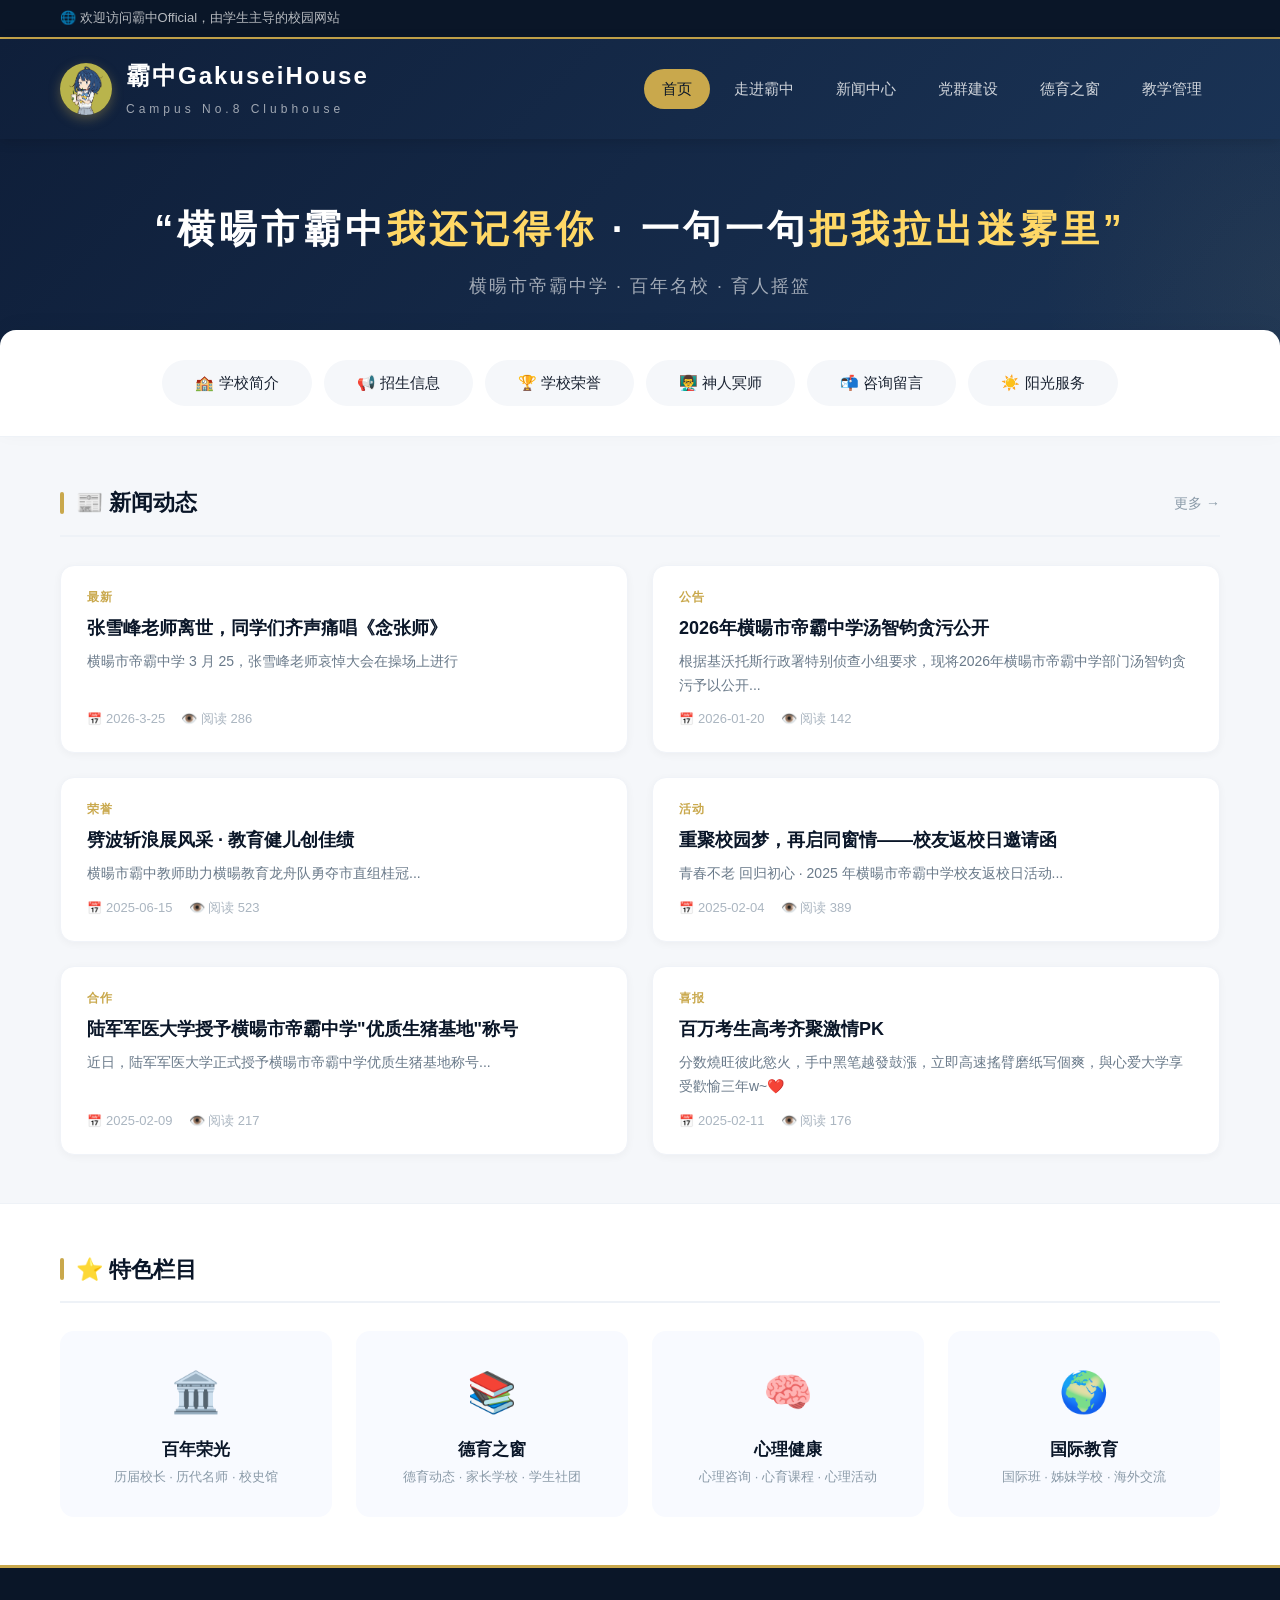
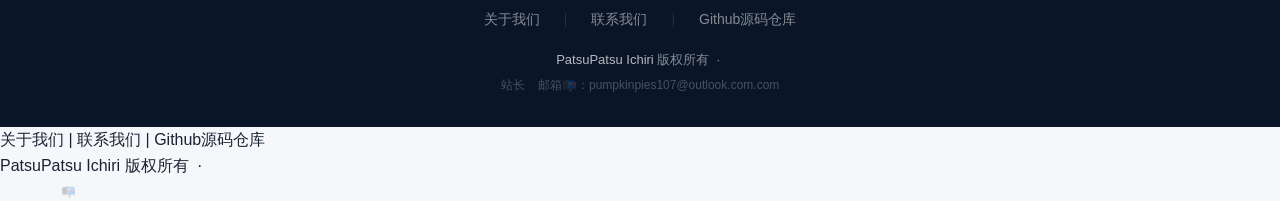
==== index.html @ 5b747eaf "Add files via upload" ====
<!DOCTYPE html>
<html lang="zh-CN">
<head>
    <meta charset="UTF-8">
    <meta name="viewport" content="width=device-width, initial-scale=1.0">
    <title>霸中GakuseiHouse</title>
    <style>
        /* ===== 全局重置 & 基础 ===== */
        * {
            margin: 0;
            padding: 0;
            box-sizing: border-box;
        }

        body {
            font-family: "PingFang SC", "Microsoft YaHei", "Helvetica Neue", Arial, sans-serif;
            background: #f5f7fa;
            color: #1a2332;
            line-height: 1.6;
        }

        a {
            text-decoration: none;
            color: inherit;
        }

        ul {
            list-style: none;
        }

        .container {
            max-width: 1200px;
            margin: 0 auto;
            padding: 0 20px;
        }

        /* ===== 顶部栏 ===== */
        .top-bar {
            background: #0a1628;
            color: rgba(255, 255, 255, 0.7);
            font-size: 13px;
            padding: 8px 0;
            border-bottom: 2px solid #c9a84c;
        }

        .top-bar .container {
            display: flex;
            justify-content: space-between;
            align-items: center;
            flex-wrap: wrap;
            gap: 8px;
        }

        .top-bar a {
            color: rgba(255, 255, 255, 0.7);
            transition: color 0.2s;
        }
        .top-bar a:hover {
            color: #ffd866;
        }

        .top-bar .split {
            color: rgba(255, 255, 255, 0.2);
            margin: 0 10px;
        }

        .top-bar .right {
            display: flex;
            align-items: center;
            gap: 6px;
            flex-wrap: wrap;
        }

        /* ===== 头部 ===== */
        .header {
            background: linear-gradient(135deg, #0f1f3a 0%, #1a3355 100%);
            padding: 18px 0;
            box-shadow: 0 2px 12px rgba(0, 0, 0, 0.15);
            position: sticky;
            top: 0;
            z-index: 100;
        }

        .header .container {
            display: flex;
            justify-content: space-between;
            align-items: center;
            flex-wrap: wrap;
            gap: 16px;
        }

        .logo {
            display: flex;
            align-items: center;
            gap: 14px;
        }

        /* ---------- 图片 Logo 替换文字 Logo ---------- */
        .logo-icon {
            width: 52px;
            height: 52px;
            flex-shrink: 0;
            border-radius: 50%;
            overflow: hidden;
            box-shadow: 0 4px 12px rgba(201, 168, 76, 0.35);
            background: #0a1628; /* 后备背景 */
            display: flex;
            align-items: center;
            justify-content: center;
        }

        .logo-icon img {
            width: 100%;
            height: 100%;
            object-fit: cover;
            display: block;
        }

        .logo-text {
            color: #fff;
        }
        .logo-text h1 {
            font-size: 24px;
            font-weight: 700;
            letter-spacing: 2px;
        }
        .logo-text span {
            font-size: 12px;
            color: rgba(255, 255, 255, 0.6);
            letter-spacing: 4px;
        }

        /* ===== 导航 ===== */
        .nav {
            display: flex;
            gap: 6px;
            flex-wrap: wrap;
        }

        .nav a {
            color: rgba(255, 255, 255, 0.8);
            padding: 8px 18px;
            border-radius: 30px;
            font-size: 15px;
            font-weight: 500;
            transition: all 0.25s;
            position: relative;
        }

        .nav a:hover,
        .nav a.active {
            background: rgba(201, 168, 76, 0.18);
            color: #ffd866;
        }

        .nav a.active {
            background: #c9a84c;
            color: #0a1628;
        }

        /* ===== 搜索框 ===== */
        .search-box {
            display: flex;
            align-items: center;
            background: rgba(255, 255, 255, 0.08);
            border-radius: 30px;
            padding: 2px 4px 2px 16px;
            border: 1px solid rgba(255, 255, 255, 0.08);
            transition: border 0.3s;
        }
        .search-box:focus-within {
            border-color: #c9a84c;
        }

        .search-box input {
            background: none;
            border: none;
            outline: none;
            color: #fff;
            font-size: 14px;
            padding: 8px 0;
            width: 160px;
        }
        .search-box input::placeholder {
            color: rgba(255, 255, 255, 0.35);
        }

        .search-box button {
            background: #c9a84c;
            border: none;
            color: #0a1628;
            padding: 7px 18px;
            border-radius: 30px;
            font-weight: 600;
            font-size: 13px;
            cursor: pointer;
            transition: background 0.25s;
        }
        .search-box button:hover {
            background: #b8922e;
        }

        /* ===== Banner ===== */
        .banner {
            background: linear-gradient(135deg, #0f1f3a 0%, #1a3355 100%);
            padding: 60px 0 50px;
            text-align: center;
            border-bottom: 4px solid #c9a84c;
            position: relative;
            overflow: hidden;
        }

        .banner::before {
            content: "";
            position: absolute;
            top: -50%;
            right: -20%;
            width: 500px;
            height: 500px;
            background: radial-gradient(circle, rgba(201, 168, 76, 0.06) 0%, transparent 70%);
            border-radius: 50%;
            pointer-events: none;
        }

        .banner h2 {
            color: #fff;
            font-size: 38px;
            font-weight: 700;
            letter-spacing: 4px;
            position: relative;
        }

        .banner h2 em {
            color: #ffd866;
            font-style: normal;
        }

        .banner p {
            color: rgba(255, 255, 255, 0.6);
            font-size: 18px;
            margin-top: 12px;
            letter-spacing: 2px;
            position: relative;
        }

        /* ===== 快捷入口 ===== */
        .quick-links {
            background: #fff;
            padding: 30px 0;
            border-bottom: 1px solid #eef2f7;
            margin-top: -24px;
            position: relative;
            z-index: 2;
            border-radius: 16px 16px 0 0;
            box-shadow: 0 -4px 20px rgba(0, 0, 0, 0.04);
        }

        .quick-links ul {
            display: flex;
            justify-content: center;
            gap: 12px;
            flex-wrap: wrap;
        }

        .quick-links a {
            display: inline-block;
            padding: 10px 32px;
            background: #f5f7fa;
            border-radius: 40px;
            font-size: 15px;
            font-weight: 500;
            color: #1a2332;
            transition: all 0.25s;
            border: 1px solid transparent;
        }

        .quick-links a:hover {
            background: #0a1628;
            color: #ffd866;
            border-color: #c9a84c;
            transform: translateY(-2px);
            box-shadow: 0 8px 24px rgba(10, 22, 40, 0.12);
        }

        /* ===== 新闻区域 ===== */
        .section {
            padding: 48px 0;
        }

        .section-title {
            display: flex;
            justify-content: space-between;
            align-items: center;
            margin-bottom: 28px;
            padding-bottom: 14px;
            border-bottom: 2px solid #eef2f7;
        }

        .section-title h3 {
            font-size: 22px;
            font-weight: 700;
            color: #0a1628;
            position: relative;
            padding-left: 16px;
        }

        .section-title h3::before {
            content: "";
            position: absolute;
            left: 0;
            top: 50%;
            transform: translateY(-50%);
            width: 4px;
            height: 22px;
            background: #c9a84c;
            border-radius: 4px;
        }

        .section-title .more {
            color: #8a9aa8;
            font-size: 14px;
            transition: color 0.2s;
        }
        .section-title .more:hover {
            color: #c9a84c;
        }

        /* ===== 新闻网格 ===== */
        .news-grid {
            display: grid;
            grid-template-columns: 1fr 1fr;
            gap: 24px;
        }

        .news-card {
            background: #fff;
            border-radius: 14px;
            padding: 22px 26px;
            box-shadow: 0 2px 8px rgba(0, 0, 0, 0.04);
            transition: all 0.3s;
            border: 1px solid #f0f3f8;
            display: flex;
            flex-direction: column;
            gap: 8px;
        }

        .news-card:hover {
            transform: translateY(-4px);
            box-shadow: 0 12px 32px rgba(0, 0, 0, 0.07);
            border-color: #c9a84c;
        }

        .news-card .tag {
            font-size: 12px;
            color: #c9a84c;
            font-weight: 600;
            letter-spacing: 1px;
            text-transform: uppercase;
        }

        .news-card .title {
            font-size: 18px;
            font-weight: 600;
            color: #0a1628;
            line-height: 1.5;
        }

        .news-card .title a {
            transition: color 0.2s;
        }
        .news-card .title a:hover {
            color: #c9a84c;
        }

        .news-card .desc {
            font-size: 14px;
            color: #6a7a8a;
            line-height: 1.7;
            flex: 1;
        }

        .news-card .meta {
            font-size: 13px;
            color: #aab5c0;
            display: flex;
            align-items: center;
            gap: 16px;
            margin-top: 4px;
        }

        .news-card .meta .date {
            display: flex;
            align-items: center;
            gap: 4px;
        }

        .news-card .meta .date::before {
            content: "📅";
            font-size: 12px;
        }

        /* ===== 特色区域 ===== */
        .features {
            background: #fff;
            padding: 48px 0;
            border-top: 1px solid #eef2f7;
        }

        .features-grid {
            display: grid;
            grid-template-columns: repeat(4, 1fr);
            gap: 24px;
        }

        .feature-item {
            text-align: center;
            padding: 28px 16px;
            border-radius: 14px;
            background: #f8faff;
            transition: all 0.3s;
            border: 1px solid transparent;
        }

        .feature-item:hover {
            border-color: #c9a84c;
            background: #fff;
            box-shadow: 0 8px 24px rgba(0, 0, 0, 0.05);
            transform: translateY(-4px);
        }

        .feature-item .icon {
            font-size: 40px;
            margin-bottom: 12px;
            display: block;
        }

        .feature-item h4 {
            font-size: 17px;
            font-weight: 600;
            color: #0a1628;
        }

        .feature-item p {
            font-size: 13px;
            color: #8a9aa8;
            margin-top: 4px;
        }

        /* ===== 底部 ===== */
        .footer {
            background: #0a1628;
            color: rgba(255, 255, 255, 0.5);
            padding: 40px 0 30px;
            text-align: center;
            font-size: 14px;
            border-top: 3px solid #c9a84c;
        }

        .footer .footer-links {
            display: flex;
            justify-content: center;
            gap: 24px;
            flex-wrap: wrap;
            margin-bottom: 18px;
        }

        .footer .footer-links a {
            color: rgba(255, 255, 255, 0.5);
            transition: color 0.2s;
        }
        .footer .footer-links a:hover {
            color: #ffd866;
        }

        .footer .footer-links .split {
            color: rgba(255, 255, 255, 0.1);
        }

        .footer .copy {
            font-size: 13px;
            line-height: 1.8;
        }

        .footer .copy .highlight {
            color: rgba(255, 255, 255, 0.7);
        }

        /* ===== 响应式 ===== */
        @media (max-width: 992px) {
            .features-grid {
                grid-template-columns: repeat(2, 1fr);
            }
        }

        @media (max-width: 768px) {
            .header .container {
                flex-direction: column;
                align-items: stretch;
                gap: 12px;
            }

            .logo {
                justify-content: center;
            }

            .nav {
                justify-content: center;
            }

            .search-box {
                width: 100%;
            }
            .search-box input {
                width: 100%;
            }

            .banner h2 {
                font-size: 26px;
            }
            .banner p {
                font-size: 15px;
            }

            .news-grid {
                grid-template-columns: 1fr;
            }

            .quick-links a {
                padding: 8px 18px;
                font-size: 13px;
            }

            .features-grid {
                grid-template-columns: 1fr 1fr;
                gap: 12px;
            }

            .top-bar .container {
                flex-direction: column;
                text-align: center;
            }

            .section-title h3 {
                font-size: 18px;
            }
        }

        @media (max-width: 480px) {
            .features-grid {
                grid-template-columns: 1fr;
            }

            .nav a {
                padding: 6px 12px;
                font-size: 13px;
            }

            .logo-text h1 {
                font-size: 18px;
            }
            .logo-icon {
                width: 40px;
                height: 40px;
            }

            .banner h2 {
                font-size: 20px;
            }

            .news-card {
                padding: 16px 18px;
            }
            .news-card .title {
                font-size: 15px;
            }
        }
    </style>
</head>
<body>

    <!-- ===== 顶部栏 ===== -->
    <div class="top-bar">
        <div class="container">
            <span>🌐 欢迎访问霸中Official，由学生主导的校园网站</span>
        </div>
    </div>

    <!-- ===== 头部 ===== -->
    <header class="header">
        <div class="container">
            <div class="logo">
                <!-- 图片 Logo: 请将您的 logo 图片放在同目录下，命名为 logo.png (或修改 src 路径) -->
                <div class="logo-icon">
                    <img src="logo.png" alt="霸中GakuseiHouse Logo">
                </div>
                <div class="logo-text">
                    <h1>霸中GakuseiHouse</h1>
                    <span>Campus No.8 Clubhouse</span>
                </div>
            </div>
            <nav class="nav">
                <a href="nothing.html" class="active">首页</a>
                <a href="nothing.html">走进霸中</a>
                <a href="nothing.html">新闻中心</a>
                <a href="nothing.html">党群建设</a>
                <a href="nothing.html">德育之窗</a>
                <a href="nothing.html">教学管理</a>
            </nav>
        </div>
    </header>

    <!-- ===== Banner ===== -->
    <section class="banner">
        <div class="container">
            <h2>“横暘市霸中<em>我还记得你</em> · 一句一句<em>把我拉出迷雾里”</em></h2>
            <p>横暘市帝霸中学 · 百年名校 · 育人摇篮</p>
        </div>
    </section>

    <!-- ===== 快捷入口 ===== -->
    <div class="quick-links">
        <div class="container">
            <ul>
                <li><a href="nothing.html">🏫 学校简介</a></li>
                <li><a href="nothing.html">📢 招生信息</a></li>
                <li><a href="nothing.html">🏆 学校荣誉</a></li>
                <li><a href="nothing.html">👨‍🏫 神人冥师</a></li>
                <li><a href="nothing.html">📬 咨询留言</a></li>
                <li><a href="nothing.html">☀️ 阳光服务</a></li>
            </ul>
        </div>
    </div>

    <!-- ===== 新闻动态 ===== -->
    <section class="section">
        <div class="container">
            <div class="section-title">
                <h3>📰 新闻动态</h3>
                <a href="nothing.html" class="more">更多 →</a>
            </div>

            <div class="news-grid">
                <!-- 卡片 1 -->
                <div class="news-card">
                    <span class="tag">最新</span>
                    <div class="title"><a href="nothing.html">张雪峰老师离世，同学们齐声痛唱《念张师》</a></div>
                    <div class="desc">横暘市帝霸中学 3 月 25，张雪峰老师哀悼大会在操场上进行</div>
                    <div class="meta">
                        <span class="date">2026-3-25</span>
                        <span>👁️ 阅读 286</span>
                    </div>
                </div>

                <!-- 卡片 2 -->
                <div class="news-card">
                    <span class="tag">公告</span>
                    <div class="title"><a href="nothing.html">2026年横暘市帝霸中学汤智钧贪污公开</a></div>
                    <div class="desc">根据基沃托斯行政署特别侦查小组要求，现将2026年横暘市帝霸中学部门汤智钧贪污予以公开...</div>
                    <div class="meta">
                        <span class="date">2026-01-20</span>
                        <span>👁️ 阅读 142</span>
                    </div>
                </div>

                <!-- 卡片 3 -->
                <div class="news-card">
                    <span class="tag">荣誉</span>
                    <div class="title"><a href="nothing.html">劈波斩浪展风采 · 教育健儿创佳绩</a></div>
                    <div class="desc">横暘市霸中教师助力横暘教育龙舟队勇夺市直组桂冠...</div>
                    <div class="meta">
                        <span class="date">2025-06-15</span>
                        <span>👁️ 阅读 523</span>
                    </div>
                </div>

                <!-- 卡片 4 -->
                <div class="news-card">
                    <span class="tag">活动</span>
                    <div class="title"><a href="nothing.html">重聚校园梦，再启同窗情——校友返校日邀请函</a></div>
                    <div class="desc">青春不老 回归初心 · 2025 年横暘市帝霸中学校友返校日活动...</div>
                    <div class="meta">
                        <span class="date">2025-02-04</span>
                        <span>👁️ 阅读 389</span>
                    </div>
                </div>

                <!-- 卡片 5 -->
                <div class="news-card">
                    <span class="tag">合作</span>
                    <div class="title"><a href="nothing.html">陆军军医大学授予横暘市帝霸中学"优质生猪基地"称号</a></div>
                    <div class="desc">近日，陆军军医大学正式授予横暘市帝霸中学优质生猪基地称号...</div>
                    <div class="meta">
                        <span class="date">2025-02-09</span>
                        <span>👁️ 阅读 217</span>
                    </div>
                </div>

                <!-- 卡片 6 -->
                <div class="news-card">
                    <span class="tag">喜报</span>
                    <div class="title"><a href="nothing.html">百万考生高考齐聚激情PK</a></div>
                    <div class="desc">分数燒旺彼此慾火，手中黑笔越發鼓漲，立即高速搖臂磨纸写個爽，與心爱大学享受歡愉三年w~❤️</div>
                    <div class="meta">
                        <span class="date">2025-02-11</span>
                        <span>👁️ 阅读 176</span>
                    </div>
                </div>
            </div>
        </div>
    </section>

    <!-- ===== 特色栏目 ===== -->
    <section class="features">
        <div class="container">
            <div class="section-title">
                <h3>⭐ 特色栏目</h3>
            </div>
            <div class="features-grid">
                <div class="feature-item">
                    <span class="icon">🏛️</span>
                    <h4>百年荣光</h4>
                    <p>历届校长 · 历代名师 · 校史馆</p>
                </div>
                <div class="feature-item">
                    <span class="icon">📚</span>
                    <h4>德育之窗</h4>
                    <p>德育动态 · 家长学校 · 学生社团</p>
                </div>
                <div class="feature-item">
                    <span class="icon">🧠</span>
                    <h4>心理健康</h4>
                    <p>心理咨询 · 心育课程 · 心理活动</p>
                </div>
                <div class="feature-item">
                    <span class="icon">🌍</span>
                    <h4>国际教育</h4>
                    <p>国际班 · 姊妹学校 · 海外交流</p>
                </div>
            </div>
        </div>
    </section>

    <!-- ===== 底部 ===== -->
    <footer class="footer">
        <div class="container">
            <div class="footer-links">
                <a href="nothing.html">关于我们</a>
                <span class="split">|</span>
                <a href="nothing.html">联系我们</a>
                <span class="split">|</span>
                <a href="https://github.com/PatsuPatsu-Ichiri/PatsuPatsu-Ichiri.github.io">Github源码仓库</a>
            </div>
            <div class="copy">
                <p>
                    <span class="highlight">PatsuPatsu Ichiri</span> 版权所有 &nbsp;·&nbsp;
                </p>

                <p style="margin-top:4px; font-size:12px; color:rgba(255,255,255,0.25);">
                    站长 &nbsp;&nbsp; 邮箱📭：pumpkinpies107@outlook.com.com
                </p>
            </div>
        </div>
    </footer>

</body>
</html>        <div class="footer-links">
                <a href="nothing.html">关于我们</a>
                <span class="split">|</span>
                <a href="nothing.html">联系我们</a>
                <span class="split">|</span>
                <a href="https://github.com/PatsuPatsu-Ichiri/PatsuPatsu-Ichiri.github.io">Github源码仓库</a>
            </div>
            <div class="copy">
                <p>
                    <span class="highlight">PatsuPatsu Ichiri</span> 版权所有 &nbsp;·&nbsp;
                </p>

                <p style="margin-top:4px; font-size:12px; color:rgba(255,255,255,0.25);">
                    站长 &nbsp;&nbsp; 邮箱📭：pumpkinpies107@outlook.com.com
                </p>
            </div>
        </div>
    </footer>

</body>
</html>
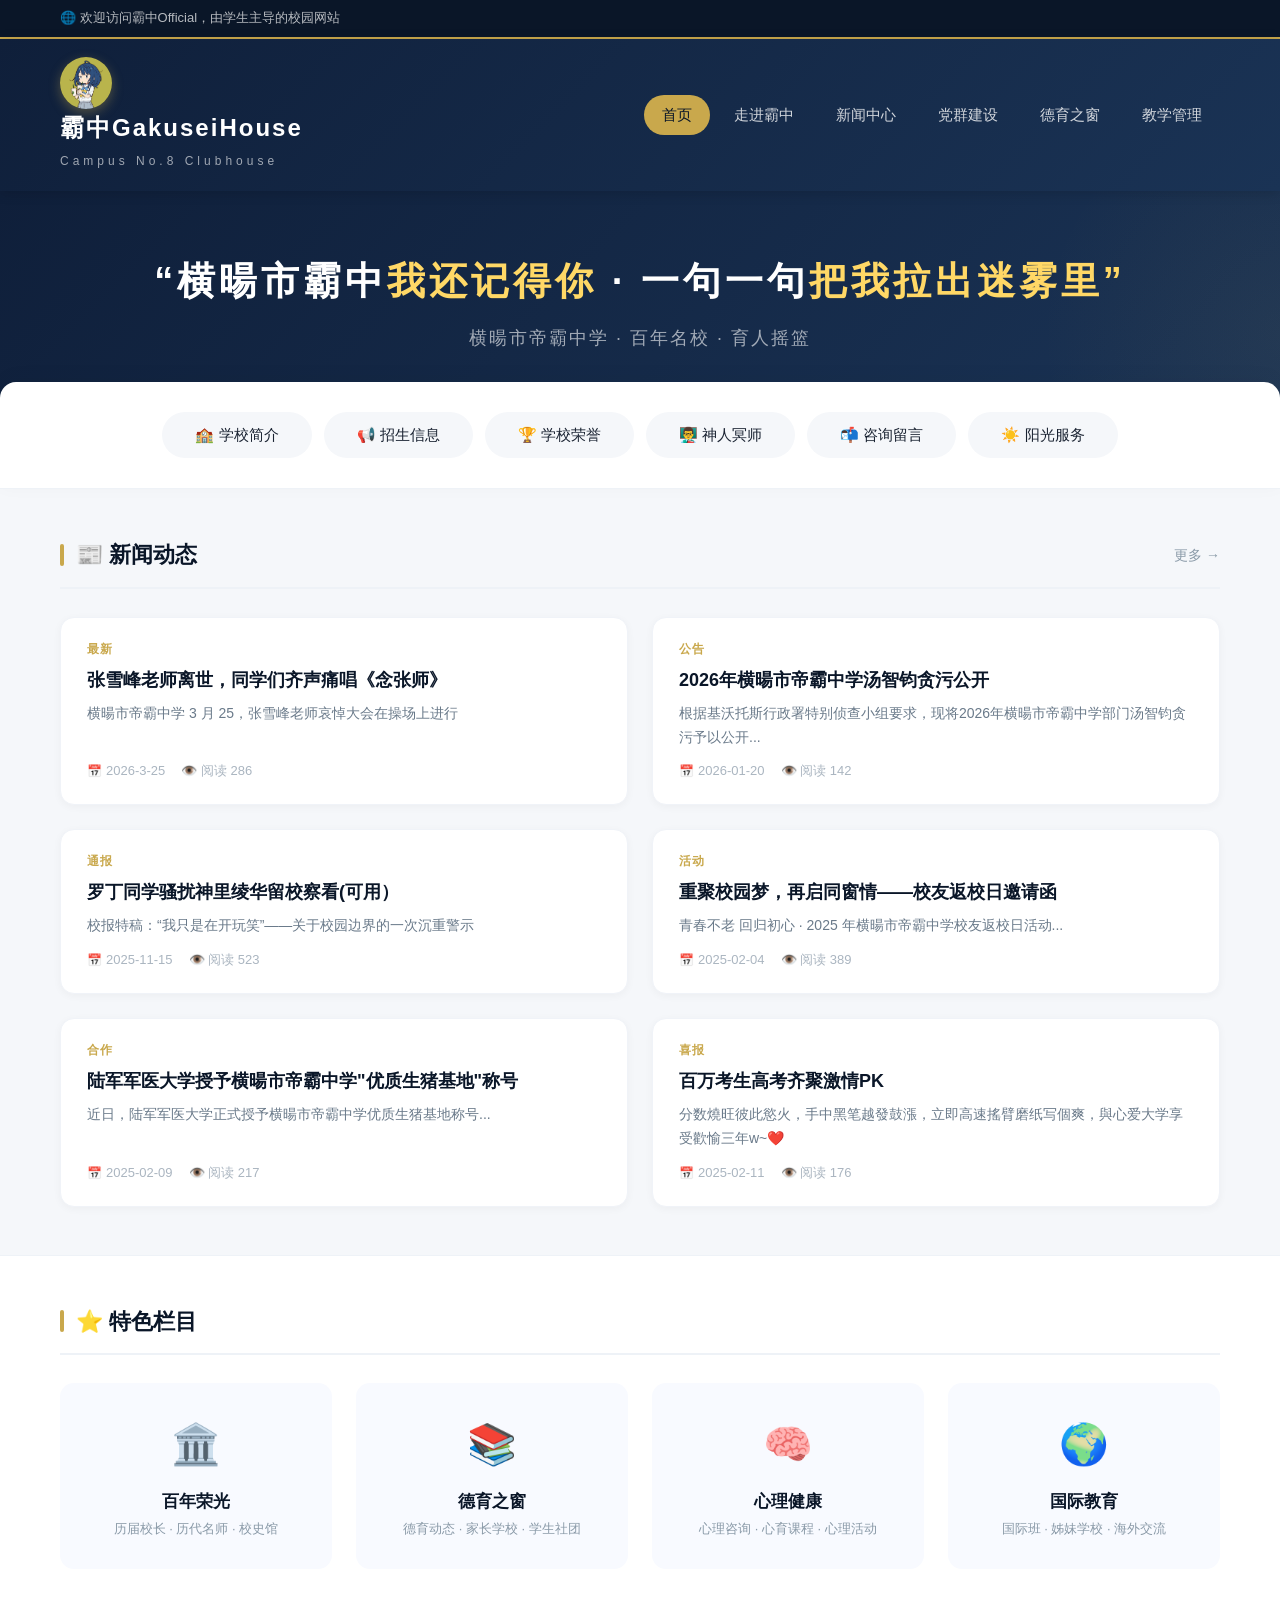
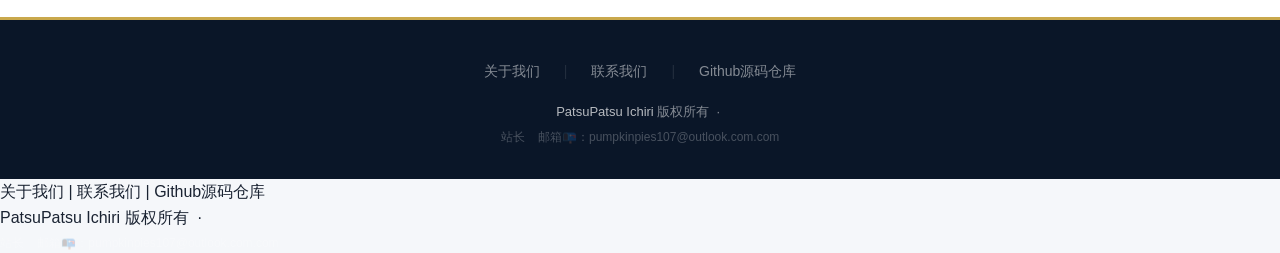
==== commit 2ae8b8a2: "Add files via upload" ====
--- a/index.html
+++ b/index.html
@@ -89,7 +89,7 @@
             flex-wrap: wrap;
             gap: 16px;
         }
-
+<
         .logo {
             display: flex;
             align-items: center;
@@ -665,11 +665,11 @@
 
                 <!-- 卡片 3 -->
                 <div class="news-card">
-                    <span class="tag">荣誉</span>
-                    <div class="title"><a href="nothing.html">劈波斩浪展风采 · 教育健儿创佳绩</a></div>
-                    <div class="desc">横暘市霸中教师助力横暘教育龙舟队勇夺市直组桂冠...</div>
+                    <span class="tag">通报</span>
+                    <div class="title"><a href="./articles/article0001.html">罗丁同学骚扰神里绫华留校察看(可用）</a></div>
+                    <div class="desc">校报特稿：“我只是在开玩笑”——关于校园边界的一次沉重警示</div>
                     <div class="meta">
-                        <span class="date">2025-06-15</span>
+                        <span class="date">2025-11-15</span>
                         <span>👁️ 阅读 523</span>
                     </div>
                 </div>
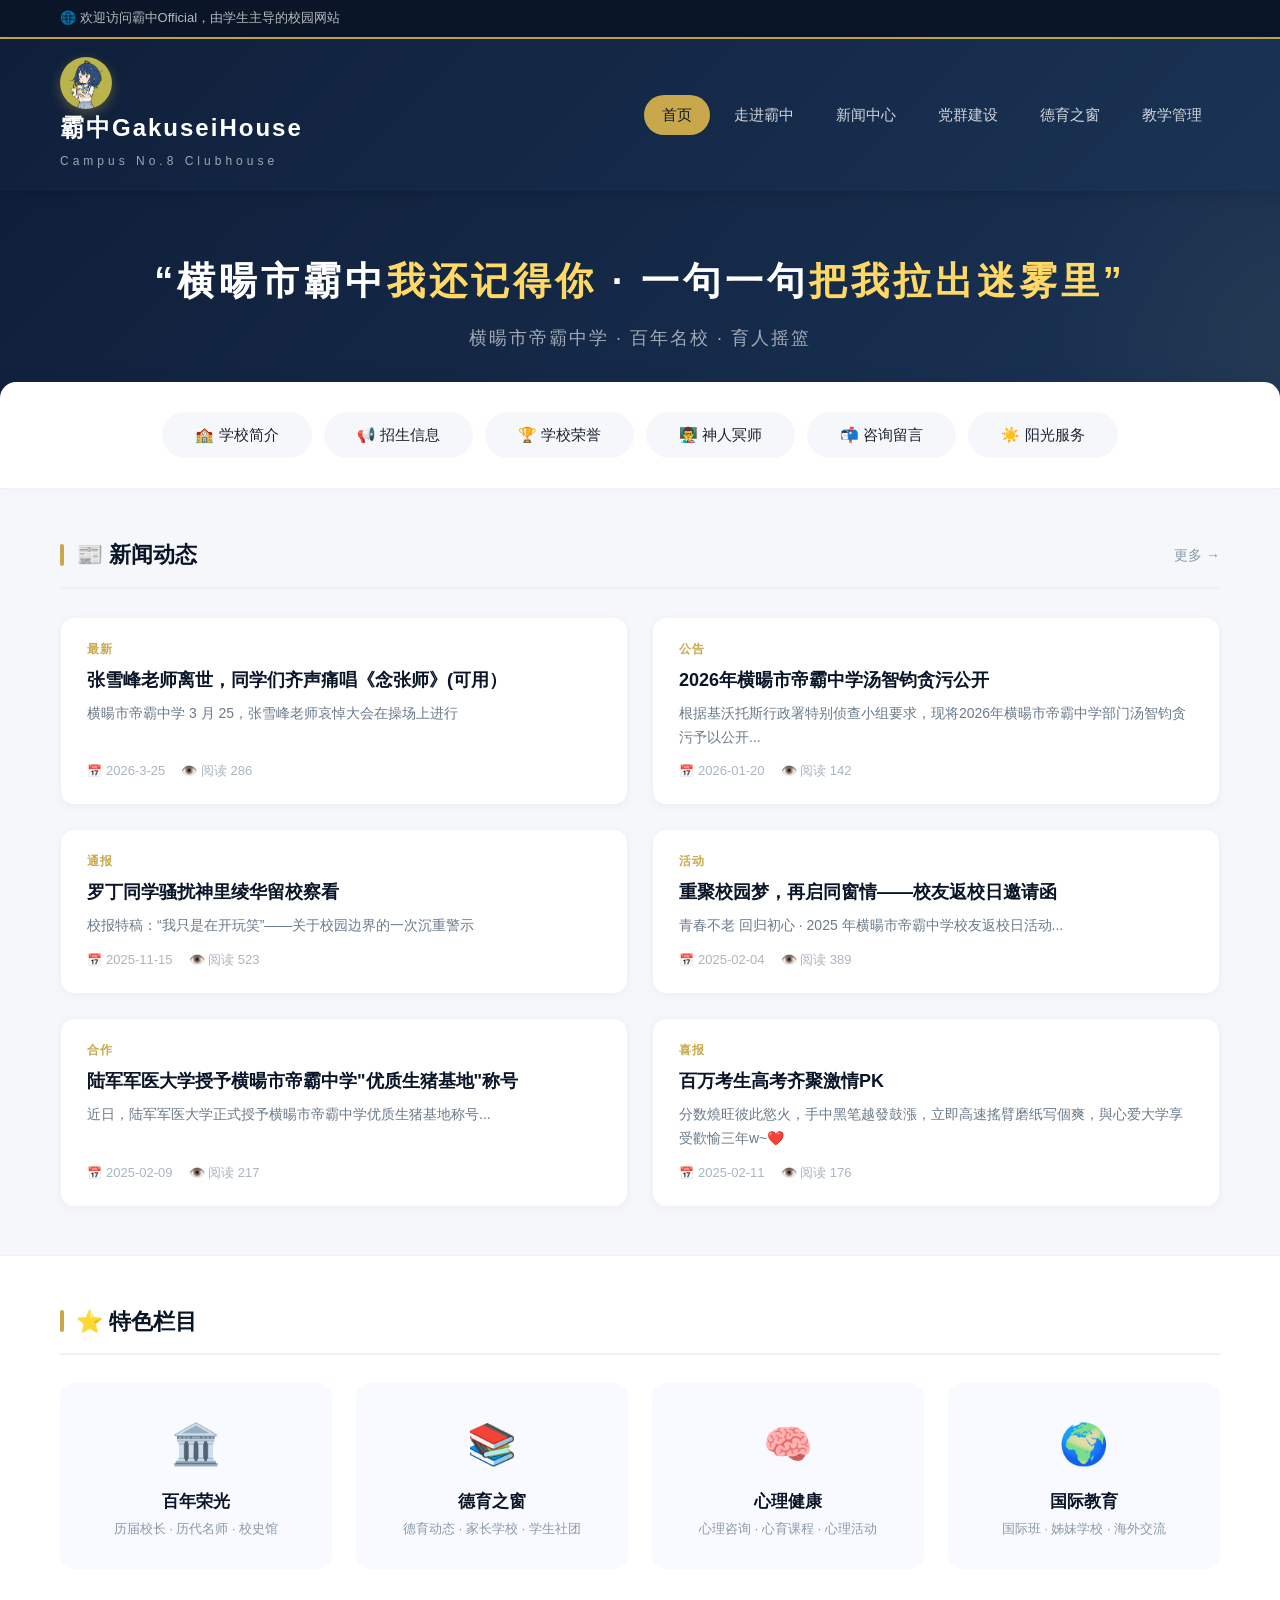
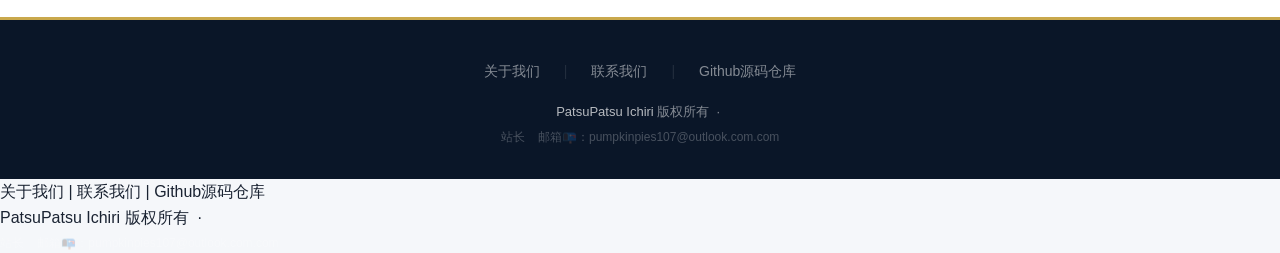
==== commit b45c5cb7: "Update index.html" ====
--- a/index.html
+++ b/index.html
@@ -644,7 +644,7 @@
                 <!-- 卡片 1 -->
                 <div class="news-card">
                     <span class="tag">最新</span>
-                    <div class="title"><a href="nothing.html">张雪峰老师离世，同学们齐声痛唱《念张师》</a></div>
+                    <div class="title"><a href="./articles/article0001.html">张雪峰老师离世，同学们齐声痛唱《念张师》(可用）</a></div>
                     <div class="desc">横暘市帝霸中学 3 月 25，张雪峰老师哀悼大会在操场上进行</div>
                     <div class="meta">
                         <span class="date">2026-3-25</span>
@@ -666,7 +666,7 @@
                 <!-- 卡片 3 -->
                 <div class="news-card">
                     <span class="tag">通报</span>
-                    <div class="title"><a href="./articles/article0001.html">罗丁同学骚扰神里绫华留校察看(可用）</a></div>
+                    <div class="title"><a href="nothing.html">罗丁同学骚扰神里绫华留校察看</a></div>
                     <div class="desc">校报特稿：“我只是在开玩笑”——关于校园边界的一次沉重警示</div>
                     <div class="meta">
                         <span class="date">2025-11-15</span>
@@ -784,4 +784,4 @@
     </footer>
 
 </body>
-</html>+</html>
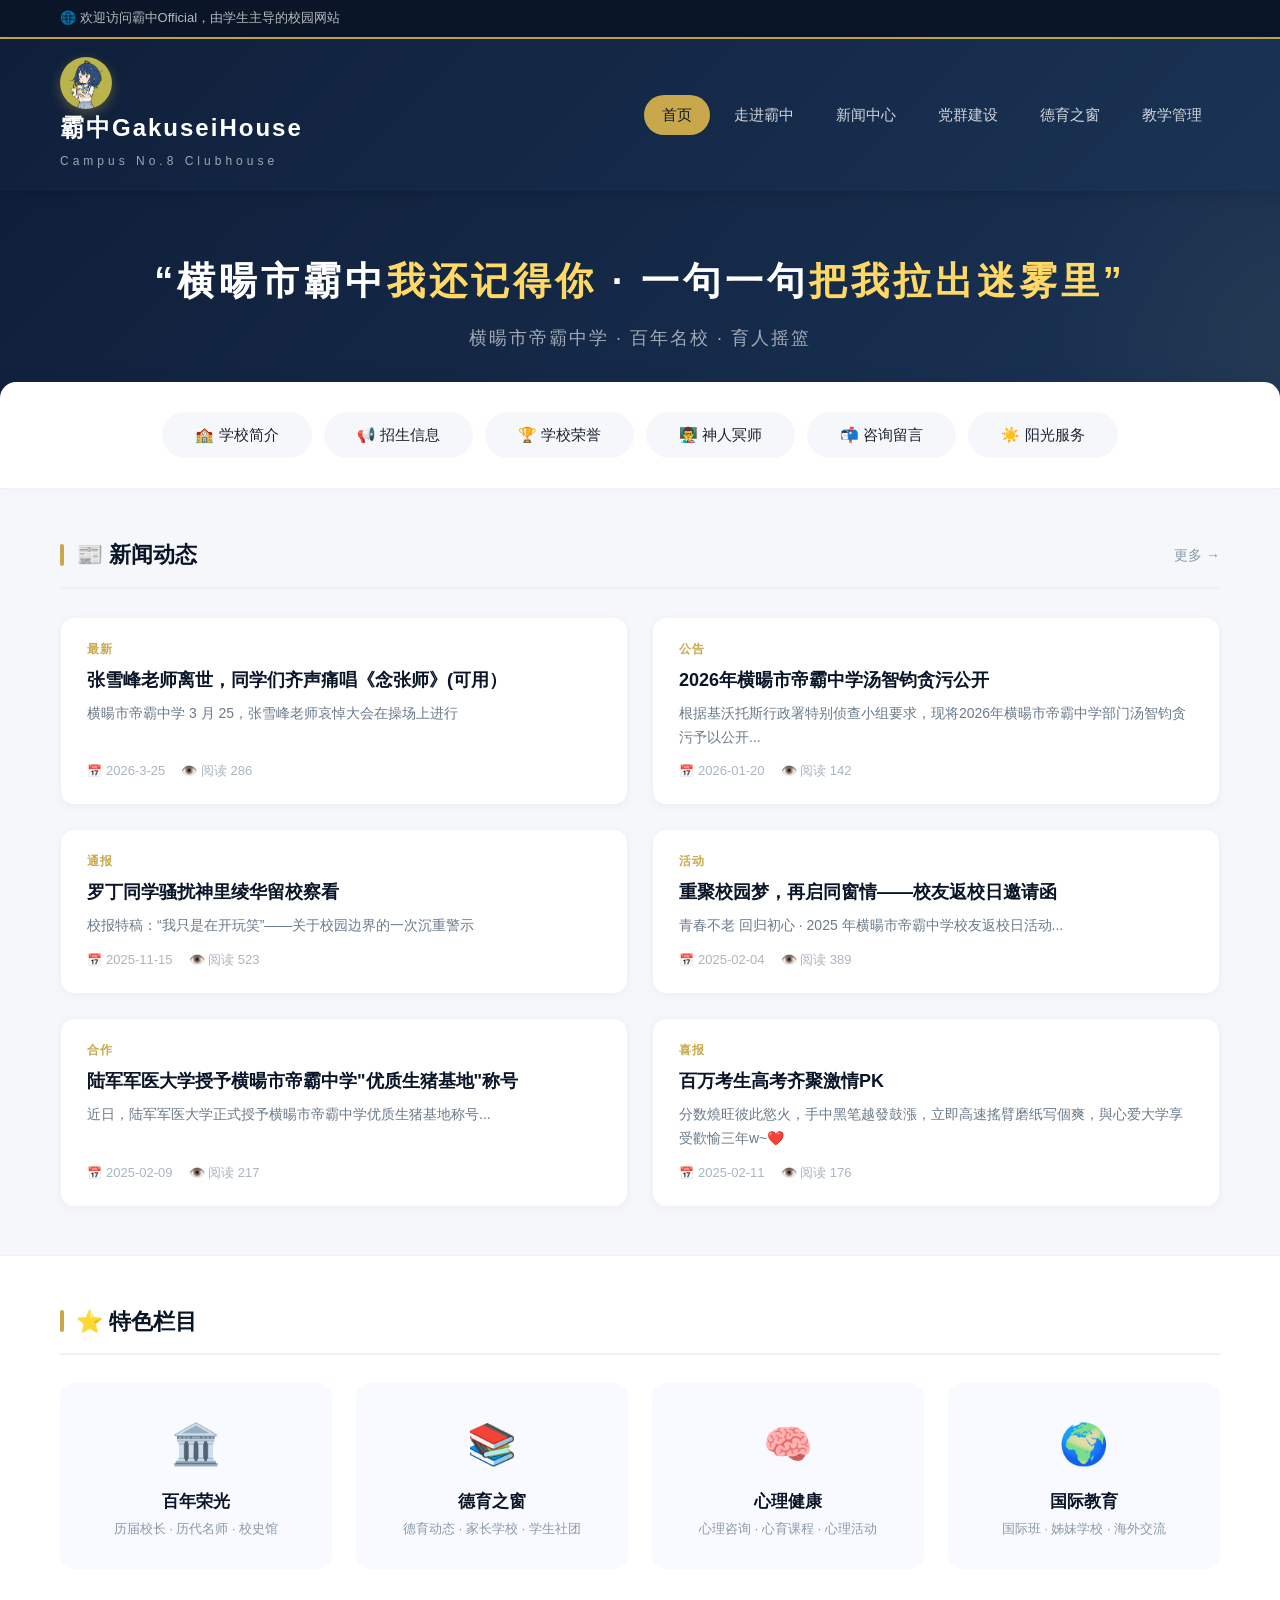
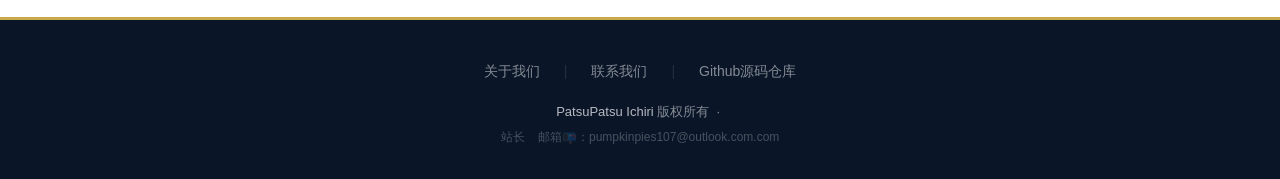
==== commit 1c64b7c6: "Update index.html" ====
--- a/index.html
+++ b/index.html
@@ -764,24 +764,4 @@
     </footer>
 
 </body>
-</html>        <div class="footer-links">
-                <a href="nothing.html">关于我们</a>
-                <span class="split">|</span>
-                <a href="nothing.html">联系我们</a>
-                <span class="split">|</span>
-                <a href="https://github.com/PatsuPatsu-Ichiri/PatsuPatsu-Ichiri.github.io">Github源码仓库</a>
-            </div>
-            <div class="copy">
-                <p>
-                    <span class="highlight">PatsuPatsu Ichiri</span> 版权所有 &nbsp;·&nbsp;
-                </p>
-
-                <p style="margin-top:4px; font-size:12px; color:rgba(255,255,255,0.25);">
-                    站长 &nbsp;&nbsp; 邮箱📭：pumpkinpies107@outlook.com.com
-                </p>
-            </div>
-        </div>
-    </footer>
-
-</body>
 </html>
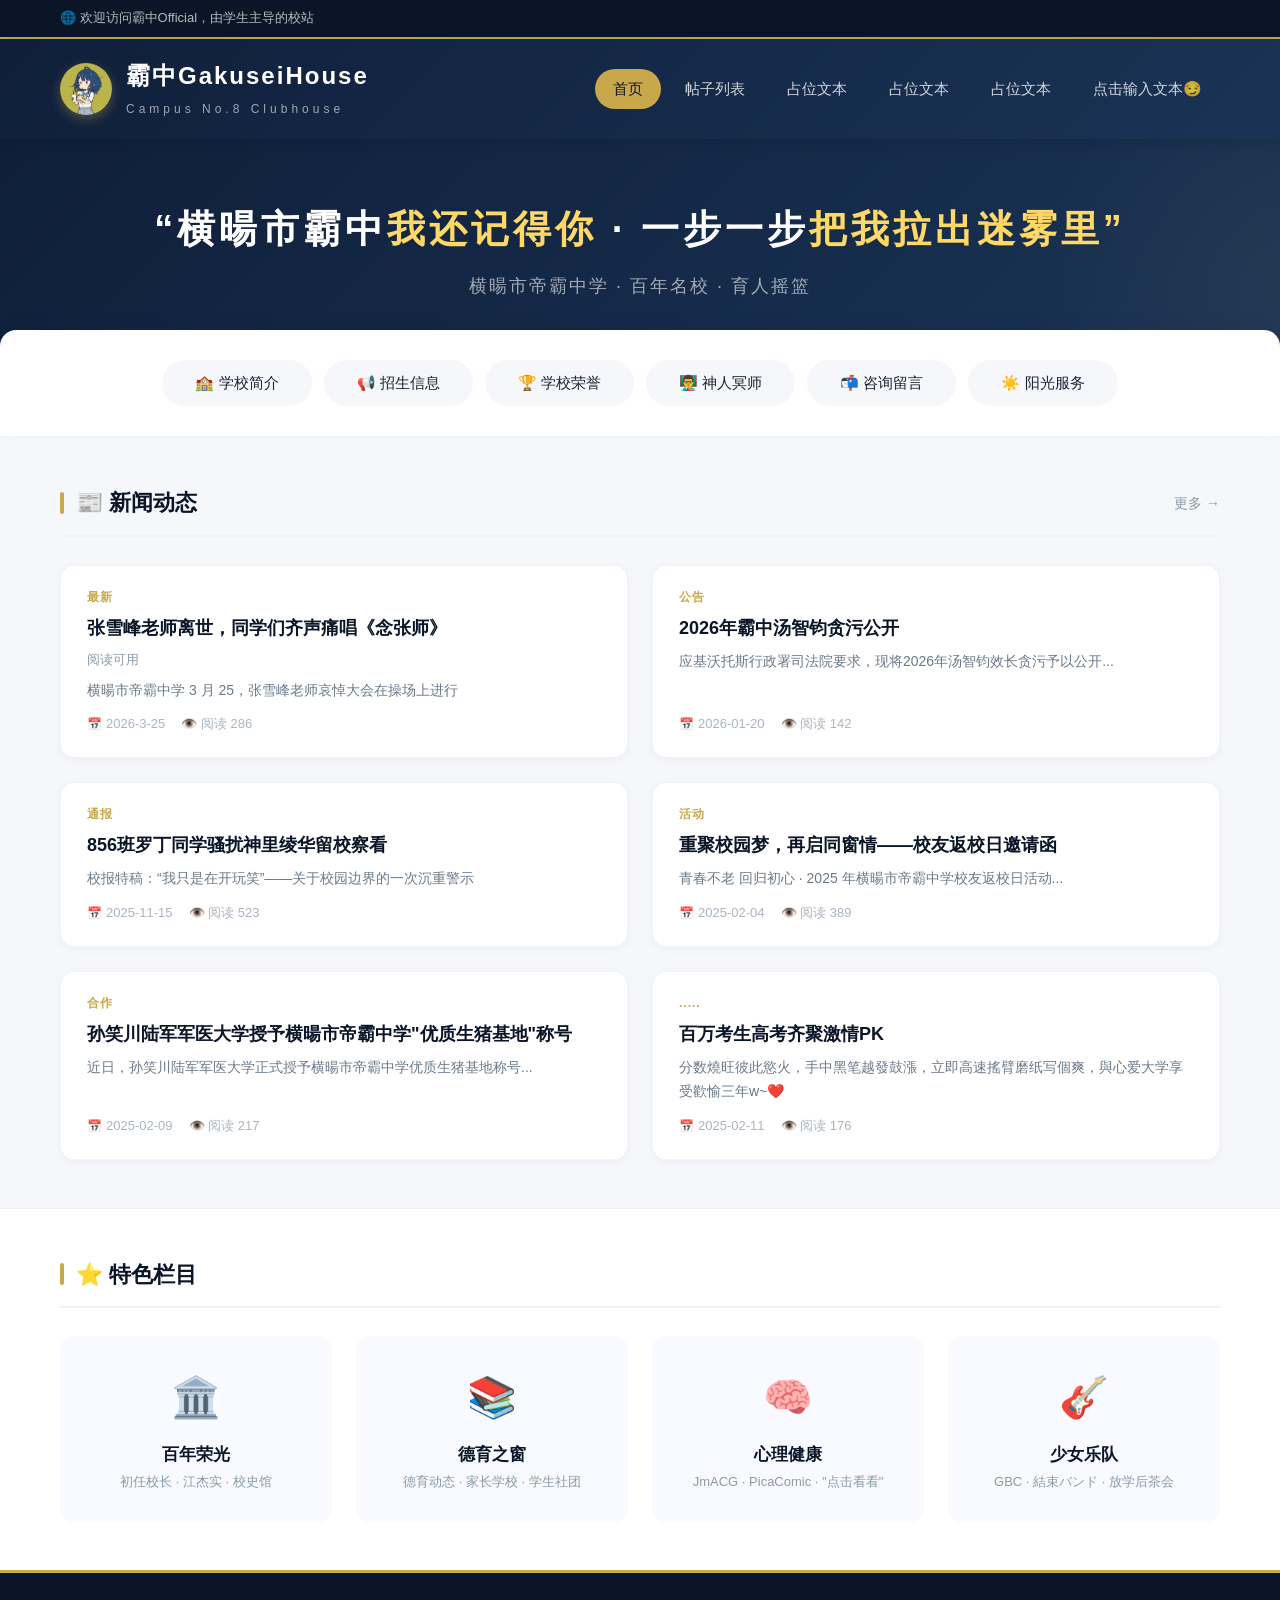
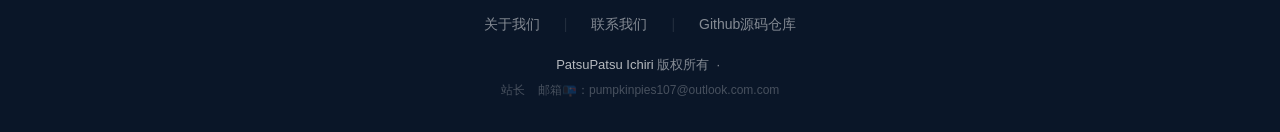
==== commit 124d5b2d: "Add files via upload" ====
--- a/index.html
+++ b/index.html
@@ -1,588 +1,20 @@
-
 <!DOCTYPE html>
 <html lang="zh-CN">
 <head>
     <meta charset="UTF-8">
     <meta name="viewport" content="width=device-width, initial-scale=1.0">
     <title>霸中GakuseiHouse</title>
-    <style>
-        /* ===== 全局重置 & 基础 ===== */
-        * {
-            margin: 0;
-            padding: 0;
-            box-sizing: border-box;
-        }
-
-        body {
-            font-family: "PingFang SC", "Microsoft YaHei", "Helvetica Neue", Arial, sans-serif;
-            background: #f5f7fa;
-            color: #1a2332;
-            line-height: 1.6;
-        }
-
-        a {
-            text-decoration: none;
-            color: inherit;
-        }
-
-        ul {
-            list-style: none;
-        }
-
-        .container {
-            max-width: 1200px;
-            margin: 0 auto;
-            padding: 0 20px;
-        }
-
-        /* ===== 顶部栏 ===== */
-        .top-bar {
-            background: #0a1628;
-            color: rgba(255, 255, 255, 0.7);
-            font-size: 13px;
-            padding: 8px 0;
-            border-bottom: 2px solid #c9a84c;
-        }
-
-        .top-bar .container {
-            display: flex;
-            justify-content: space-between;
-            align-items: center;
-            flex-wrap: wrap;
-            gap: 8px;
-        }
-
-        .top-bar a {
-            color: rgba(255, 255, 255, 0.7);
-            transition: color 0.2s;
-        }
-        .top-bar a:hover {
-            color: #ffd866;
-        }
-
-        .top-bar .split {
-            color: rgba(255, 255, 255, 0.2);
-            margin: 0 10px;
-        }
-
-        .top-bar .right {
-            display: flex;
-            align-items: center;
-            gap: 6px;
-            flex-wrap: wrap;
-        }
-
-        /* ===== 头部 ===== */
-        .header {
-            background: linear-gradient(135deg, #0f1f3a 0%, #1a3355 100%);
-            padding: 18px 0;
-            box-shadow: 0 2px 12px rgba(0, 0, 0, 0.15);
-            position: sticky;
-            top: 0;
-            z-index: 100;
-        }
-
-        .header .container {
-            display: flex;
-            justify-content: space-between;
-            align-items: center;
-            flex-wrap: wrap;
-            gap: 16px;
-        }
-<
-        .logo {
-            display: flex;
-            align-items: center;
-            gap: 14px;
-        }
-
-        /* ---------- 图片 Logo 替换文字 Logo ---------- */
-        .logo-icon {
-            width: 52px;
-            height: 52px;
-            flex-shrink: 0;
-            border-radius: 50%;
-            overflow: hidden;
-            box-shadow: 0 4px 12px rgba(201, 168, 76, 0.35);
-            background: #0a1628; /* 后备背景 */
-            display: flex;
-            align-items: center;
-            justify-content: center;
-        }
-
-        .logo-icon img {
-            width: 100%;
-            height: 100%;
-            object-fit: cover;
-            display: block;
-        }
-
-        .logo-text {
-            color: #fff;
-        }
-        .logo-text h1 {
-            font-size: 24px;
-            font-weight: 700;
-            letter-spacing: 2px;
-        }
-        .logo-text span {
-            font-size: 12px;
-            color: rgba(255, 255, 255, 0.6);
-            letter-spacing: 4px;
-        }
-
-        /* ===== 导航 ===== */
-        .nav {
-            display: flex;
-            gap: 6px;
-            flex-wrap: wrap;
-        }
-
-        .nav a {
-            color: rgba(255, 255, 255, 0.8);
-            padding: 8px 18px;
-            border-radius: 30px;
-            font-size: 15px;
-            font-weight: 500;
-            transition: all 0.25s;
-            position: relative;
-        }
-
-        .nav a:hover,
-        .nav a.active {
-            background: rgba(201, 168, 76, 0.18);
-            color: #ffd866;
-        }
-
-        .nav a.active {
-            background: #c9a84c;
-            color: #0a1628;
-        }
-
-        /* ===== 搜索框 ===== */
-        .search-box {
-            display: flex;
-            align-items: center;
-            background: rgba(255, 255, 255, 0.08);
-            border-radius: 30px;
-            padding: 2px 4px 2px 16px;
-            border: 1px solid rgba(255, 255, 255, 0.08);
-            transition: border 0.3s;
-        }
-        .search-box:focus-within {
-            border-color: #c9a84c;
-        }
-
-        .search-box input {
-            background: none;
-            border: none;
-            outline: none;
-            color: #fff;
-            font-size: 14px;
-            padding: 8px 0;
-            width: 160px;
-        }
-        .search-box input::placeholder {
-            color: rgba(255, 255, 255, 0.35);
-        }
-
-        .search-box button {
-            background: #c9a84c;
-            border: none;
-            color: #0a1628;
-            padding: 7px 18px;
-            border-radius: 30px;
-            font-weight: 600;
-            font-size: 13px;
-            cursor: pointer;
-            transition: background 0.25s;
-        }
-        .search-box button:hover {
-            background: #b8922e;
-        }
-
-        /* ===== Banner ===== */
-        .banner {
-            background: linear-gradient(135deg, #0f1f3a 0%, #1a3355 100%);
-            padding: 60px 0 50px;
-            text-align: center;
-            border-bottom: 4px solid #c9a84c;
-            position: relative;
-            overflow: hidden;
-        }
-
-        .banner::before {
-            content: "";
-            position: absolute;
-            top: -50%;
-            right: -20%;
-            width: 500px;
-            height: 500px;
-            background: radial-gradient(circle, rgba(201, 168, 76, 0.06) 0%, transparent 70%);
-            border-radius: 50%;
-            pointer-events: none;
-        }
-
-        .banner h2 {
-            color: #fff;
-            font-size: 38px;
-            font-weight: 700;
-            letter-spacing: 4px;
-            position: relative;
-        }
-
-        .banner h2 em {
-            color: #ffd866;
-            font-style: normal;
-        }
-
-        .banner p {
-            color: rgba(255, 255, 255, 0.6);
-            font-size: 18px;
-            margin-top: 12px;
-            letter-spacing: 2px;
-            position: relative;
-        }
-
-        /* ===== 快捷入口 ===== */
-        .quick-links {
-            background: #fff;
-            padding: 30px 0;
-            border-bottom: 1px solid #eef2f7;
-            margin-top: -24px;
-            position: relative;
-            z-index: 2;
-            border-radius: 16px 16px 0 0;
-            box-shadow: 0 -4px 20px rgba(0, 0, 0, 0.04);
-        }
-
-        .quick-links ul {
-            display: flex;
-            justify-content: center;
-            gap: 12px;
-            flex-wrap: wrap;
-        }
-
-        .quick-links a {
-            display: inline-block;
-            padding: 10px 32px;
-            background: #f5f7fa;
-            border-radius: 40px;
-            font-size: 15px;
-            font-weight: 500;
-            color: #1a2332;
-            transition: all 0.25s;
-            border: 1px solid transparent;
-        }
-
-        .quick-links a:hover {
-            background: #0a1628;
-            color: #ffd866;
-            border-color: #c9a84c;
-            transform: translateY(-2px);
-            box-shadow: 0 8px 24px rgba(10, 22, 40, 0.12);
-        }
-
-        /* ===== 新闻区域 ===== */
-        .section {
-            padding: 48px 0;
-        }
-
-        .section-title {
-            display: flex;
-            justify-content: space-between;
-            align-items: center;
-            margin-bottom: 28px;
-            padding-bottom: 14px;
-            border-bottom: 2px solid #eef2f7;
-        }
-
-        .section-title h3 {
-            font-size: 22px;
-            font-weight: 700;
-            color: #0a1628;
-            position: relative;
-            padding-left: 16px;
-        }
-
-        .section-title h3::before {
-            content: "";
-            position: absolute;
-            left: 0;
-            top: 50%;
-            transform: translateY(-50%);
-            width: 4px;
-            height: 22px;
-            background: #c9a84c;
-            border-radius: 4px;
-        }
-
-        .section-title .more {
-            color: #8a9aa8;
-            font-size: 14px;
-            transition: color 0.2s;
-        }
-        .section-title .more:hover {
-            color: #c9a84c;
-        }
-
-        /* ===== 新闻网格 ===== */
-        .news-grid {
-            display: grid;
-            grid-template-columns: 1fr 1fr;
-            gap: 24px;
-        }
-
-        .news-card {
-            background: #fff;
-            border-radius: 14px;
-            padding: 22px 26px;
-            box-shadow: 0 2px 8px rgba(0, 0, 0, 0.04);
-            transition: all 0.3s;
-            border: 1px solid #f0f3f8;
-            display: flex;
-            flex-direction: column;
-            gap: 8px;
-        }
-
-        .news-card:hover {
-            transform: translateY(-4px);
-            box-shadow: 0 12px 32px rgba(0, 0, 0, 0.07);
-            border-color: #c9a84c;
-        }
-
-        .news-card .tag {
-            font-size: 12px;
-            color: #c9a84c;
-            font-weight: 600;
-            letter-spacing: 1px;
-            text-transform: uppercase;
-        }
-
-        .news-card .title {
-            font-size: 18px;
-            font-weight: 600;
-            color: #0a1628;
-            line-height: 1.5;
-        }
-
-        .news-card .title a {
-            transition: color 0.2s;
-        }
-        .news-card .title a:hover {
-            color: #c9a84c;
-        }
-
-        .news-card .desc {
-            font-size: 14px;
-            color: #6a7a8a;
-            line-height: 1.7;
-            flex: 1;
-        }
-
-        .news-card .meta {
-            font-size: 13px;
-            color: #aab5c0;
-            display: flex;
-            align-items: center;
-            gap: 16px;
-            margin-top: 4px;
-        }
-
-        .news-card .meta .date {
-            display: flex;
-            align-items: center;
-            gap: 4px;
-        }
-
-        .news-card .meta .date::before {
-            content: "📅";
-            font-size: 12px;
-        }
-
-        /* ===== 特色区域 ===== */
-        .features {
-            background: #fff;
-            padding: 48px 0;
-            border-top: 1px solid #eef2f7;
-        }
-
-        .features-grid {
-            display: grid;
-            grid-template-columns: repeat(4, 1fr);
-            gap: 24px;
-        }
-
-        .feature-item {
-            text-align: center;
-            padding: 28px 16px;
-            border-radius: 14px;
-            background: #f8faff;
-            transition: all 0.3s;
-            border: 1px solid transparent;
-        }
-
-        .feature-item:hover {
-            border-color: #c9a84c;
-            background: #fff;
-            box-shadow: 0 8px 24px rgba(0, 0, 0, 0.05);
-            transform: translateY(-4px);
-        }
-
-        .feature-item .icon {
-            font-size: 40px;
-            margin-bottom: 12px;
-            display: block;
-        }
-
-        .feature-item h4 {
-            font-size: 17px;
-            font-weight: 600;
-            color: #0a1628;
-        }
-
-        .feature-item p {
-            font-size: 13px;
-            color: #8a9aa8;
-            margin-top: 4px;
-        }
-
-        /* ===== 底部 ===== */
-        .footer {
-            background: #0a1628;
-            color: rgba(255, 255, 255, 0.5);
-            padding: 40px 0 30px;
-            text-align: center;
-            font-size: 14px;
-            border-top: 3px solid #c9a84c;
-        }
-
-        .footer .footer-links {
-            display: flex;
-            justify-content: center;
-            gap: 24px;
-            flex-wrap: wrap;
-            margin-bottom: 18px;
-        }
-
-        .footer .footer-links a {
-            color: rgba(255, 255, 255, 0.5);
-            transition: color 0.2s;
-        }
-        .footer .footer-links a:hover {
-            color: #ffd866;
-        }
-
-        .footer .footer-links .split {
-            color: rgba(255, 255, 255, 0.1);
-        }
-
-        .footer .copy {
-            font-size: 13px;
-            line-height: 1.8;
-        }
-
-        .footer .copy .highlight {
-            color: rgba(255, 255, 255, 0.7);
-        }
-
-        /* ===== 响应式 ===== */
-        @media (max-width: 992px) {
-            .features-grid {
-                grid-template-columns: repeat(2, 1fr);
-            }
-        }
-
-        @media (max-width: 768px) {
-            .header .container {
-                flex-direction: column;
-                align-items: stretch;
-                gap: 12px;
-            }
-
-            .logo {
-                justify-content: center;
-            }
-
-            .nav {
-                justify-content: center;
-            }
-
-            .search-box {
-                width: 100%;
-            }
-            .search-box input {
-                width: 100%;
-            }
-
-            .banner h2 {
-                font-size: 26px;
-            }
-            .banner p {
-                font-size: 15px;
-            }
-
-            .news-grid {
-                grid-template-columns: 1fr;
-            }
-
-            .quick-links a {
-                padding: 8px 18px;
-                font-size: 13px;
-            }
-
-            .features-grid {
-                grid-template-columns: 1fr 1fr;
-                gap: 12px;
-            }
-
-            .top-bar .container {
-                flex-direction: column;
-                text-align: center;
-            }
-
-            .section-title h3 {
-                font-size: 18px;
-            }
-        }
-
-        @media (max-width: 480px) {
-            .features-grid {
-                grid-template-columns: 1fr;
-            }
-
-            .nav a {
-                padding: 6px 12px;
-                font-size: 13px;
-            }
-
-            .logo-text h1 {
-                font-size: 18px;
-            }
-            .logo-icon {
-                width: 40px;
-                height: 40px;
-            }
-
-            .banner h2 {
-                font-size: 20px;
-            }
-
-            .news-card {
-                padding: 16px 18px;
-            }
-            .news-card .title {
-                font-size: 15px;
-            }
-        }
-    </style>
+    
+<link rel="stylesheet" href="css/general.css">
+<link rel="stylesheet" href="css/index.css">
+    
 </head>
 <body>
 
     <!-- ===== 顶部栏 ===== -->
     <div class="top-bar">
         <div class="container">
-            <span>🌐 欢迎访问霸中Official，由学生主导的校园网站</span>
+            <span>🌐 欢迎访问霸中Official，由学生主导的校站</span>
         </div>
     </div>
 
@@ -590,7 +22,7 @@
     <header class="header">
         <div class="container">
             <div class="logo">
-                <!-- 图片 Logo: 请将您的 logo 图片放在同目录下，命名为 logo.png (或修改 src 路径) -->
+                <!-- 图片 Logo: 请将 logo 图片放在同目录下，命名为 logo.png (或修改 src 路径) -->
                 <div class="logo-icon">
                     <img src="logo.png" alt="霸中GakuseiHouse Logo">
                 </div>
@@ -601,11 +33,11 @@
             </div>
             <nav class="nav">
                 <a href="nothing.html" class="active">首页</a>
-                <a href="nothing.html">走进霸中</a>
-                <a href="nothing.html">新闻中心</a>
-                <a href="nothing.html">党群建设</a>
-                <a href="nothing.html">德育之窗</a>
-                <a href="nothing.html">教学管理</a>
+                <a href="nothing.html">帖子列表</a>
+                <a href="nothing.html">占位文本</a>
+                <a href="nothing.html">占位文本</a>
+                <a href="nothing.html">占位文本</a>
+                <a href="nothing.html">点击输入文本😏</a>
             </nav>
         </div>
     </header>
@@ -613,7 +45,7 @@
     <!-- ===== Banner ===== -->
     <section class="banner">
         <div class="container">
-            <h2>“横暘市霸中<em>我还记得你</em> · 一句一句<em>把我拉出迷雾里”</em></h2>
+            <h2>“横暘市霸中<em>我还记得你</em> · 一步一步<em>把我拉出迷雾里”</em></h2>
             <p>横暘市帝霸中学 · 百年名校 · 育人摇篮</p>
         </div>
     </section>
@@ -644,7 +76,10 @@
                 <!-- 卡片 1 -->
                 <div class="news-card">
                     <span class="tag">最新</span>
-                    <div class="title"><a href="./articles/article0001.html">张雪峰老师离世，同学们齐声痛唱《念张师》(可用）</a></div>
+                    <div class="title"><a href="./articles/article0001.html">张雪峰老师离世，同学们齐声痛唱《念张师》</a></div>
+                    <span style="font-size: 13px; color: #8a9aa8;">阅读可用</span>
+                    <!-- 临时调试用-->
+                    
                     <div class="desc">横暘市帝霸中学 3 月 25，张雪峰老师哀悼大会在操场上进行</div>
                     <div class="meta">
                         <span class="date">2026-3-25</span>
@@ -655,8 +90,8 @@
                 <!-- 卡片 2 -->
                 <div class="news-card">
                     <span class="tag">公告</span>
-                    <div class="title"><a href="nothing.html">2026年横暘市帝霸中学汤智钧贪污公开</a></div>
-                    <div class="desc">根据基沃托斯行政署特别侦查小组要求，现将2026年横暘市帝霸中学部门汤智钧贪污予以公开...</div>
+                    <div class="title"><a href="nothing.html">2026年霸中汤智钧贪污公开</a></div>
+                    <div class="desc">应基沃托斯行政署司法院要求，现将2026年汤智钧效长贪污予以公开...</div>
                     <div class="meta">
                         <span class="date">2026-01-20</span>
                         <span>👁️ 阅读 142</span>
@@ -666,7 +101,7 @@
                 <!-- 卡片 3 -->
                 <div class="news-card">
                     <span class="tag">通报</span>
-                    <div class="title"><a href="nothing.html">罗丁同学骚扰神里绫华留校察看</a></div>
+                    <div class="title"><a href="nothing.html">856班罗丁同学骚扰神里绫华留校察看</a></div>
                     <div class="desc">校报特稿：“我只是在开玩笑”——关于校园边界的一次沉重警示</div>
                     <div class="meta">
                         <span class="date">2025-11-15</span>
@@ -688,8 +123,8 @@
                 <!-- 卡片 5 -->
                 <div class="news-card">
                     <span class="tag">合作</span>
-                    <div class="title"><a href="nothing.html">陆军军医大学授予横暘市帝霸中学"优质生猪基地"称号</a></div>
-                    <div class="desc">近日，陆军军医大学正式授予横暘市帝霸中学优质生猪基地称号...</div>
+                    <div class="title"><a href="nothing.html">孙笑川陆军军医大学授予横暘市帝霸中学"优质生猪基地"称号</a></div>
+                    <div class="desc">近日，孙笑川陆军军医大学正式授予横暘市帝霸中学优质生猪基地称号...</div>
                     <div class="meta">
                         <span class="date">2025-02-09</span>
                         <span>👁️ 阅读 217</span>
@@ -698,7 +133,7 @@
 
                 <!-- 卡片 6 -->
                 <div class="news-card">
-                    <span class="tag">喜报</span>
+                    <span class="tag">.....</span>
                     <div class="title"><a href="nothing.html">百万考生高考齐聚激情PK</a></div>
                     <div class="desc">分数燒旺彼此慾火，手中黑笔越發鼓漲，立即高速搖臂磨纸写個爽，與心爱大学享受歡愉三年w~❤️</div>
                     <div class="meta">
@@ -720,7 +155,7 @@
                 <div class="feature-item">
                     <span class="icon">🏛️</span>
                     <h4>百年荣光</h4>
-                    <p>历届校长 · 历代名师 · 校史馆</p>
+                    <p>初任校长 · 江杰实 · 校史馆</p>
                 </div>
                 <div class="feature-item">
                     <span class="icon">📚</span>
@@ -729,13 +164,13 @@
                 </div>
                 <div class="feature-item">
                     <span class="icon">🧠</span>
-                    <h4>心理健康</h4>
-                    <p>心理咨询 · 心育课程 · 心理活动</p>
-                </div>
-                <div class="feature-item">
-                    <span class="icon">🌍</span>
-                    <h4>国际教育</h4>
-                    <p>国际班 · 姊妹学校 · 海外交流</p>
+                    <h4><a href="https://www.studytimes.cn/whjy/202606/t20260605_88150.html" style="text-decoration: none; color: inherit;">心理健康</a></h4>
+                    <p>JmACG · PicaComic · "点击看看"</p>
+                </div>
+                <div class="feature-item">
+                    <span class="icon">🎸</span>
+                    <h4>少女乐队</h4>
+                    <p>GBC · 結束バンド · 放学后茶会</p>
                 </div>
             </div>
         </div>
--- a/css/general.css
+++ b/css/general.css
@@ -0,0 +1,224 @@
+/* ===== 全局重置 & 基础 ===== */
+* {
+    margin: 0;
+    padding: 0;
+    box-sizing: border-box;
+}
+
+body {
+    font-family: "PingFang SC", "Microsoft YaHei", "Helvetica Neue", Arial, sans-serif;
+    background: #f5f7fa;
+    color: #1a2332;
+    line-height: 1.6;
+}
+
+a {
+    text-decoration: none;
+    color: inherit;
+}
+
+ul {
+    list-style: none;
+}
+
+.container {
+    max-width: 1200px;
+    margin: 0 auto;
+    padding: 0 20px;
+}
+
+/* ===== 顶部栏 ===== */
+.top-bar {
+    background: #0a1628;
+    color: rgba(255, 255, 255, 0.7);
+    font-size: 13px;
+    padding: 8px 0;
+    border-bottom: 2px solid #c9a84c;
+}
+
+.top-bar .container {
+    display: flex;
+    justify-content: space-between;
+    align-items: center;
+    flex-wrap: wrap;
+    gap: 8px;
+}
+
+.top-bar a {
+    color: rgba(255, 255, 255, 0.7);
+    transition: color 0.2s;
+}
+.top-bar a:hover {
+    color: #ffd866;
+}
+
+.top-bar .split {
+    color: rgba(255, 255, 255, 0.2);
+    margin: 0 10px;
+}
+
+.top-bar .right {
+    display: flex;
+    align-items: center;
+    gap: 6px;
+    flex-wrap: wrap;
+}
+
+/* ===== 头部 ===== */
+.header {
+    background: linear-gradient(135deg, #0f1f3a 0%, #1a3355 100%);
+    padding: 18px 0;
+    box-shadow: 0 2px 12px rgba(0, 0, 0, 0.15);
+    position: sticky;
+    top: 0;
+    z-index: 100;
+}
+
+.header .container {
+    display: flex;
+    justify-content: space-between;
+    align-items: center;
+    flex-wrap: wrap;
+    gap: 16px;
+}
+
+.logo {
+    display: flex;
+    align-items: center;
+    gap: 14px;
+}
+
+.logo-icon {
+    width: 52px;
+    height: 52px;
+    flex-shrink: 0;
+    border-radius: 50%;
+    overflow: hidden;
+    box-shadow: 0 4px 12px rgba(201, 168, 76, 0.35);
+    background: #0a1628;
+    display: flex;
+    align-items: center;
+    justify-content: center;
+}
+
+.logo-icon img {
+    width: 100%;
+    height: 100%;
+    object-fit: cover;
+    display: block;
+}
+
+.logo-text {
+    color: #fff;
+}
+.logo-text h1 {
+    font-size: 24px;
+    font-weight: 700;
+    letter-spacing: 2px;
+}
+.logo-text span {
+    font-size: 12px;
+    color: rgba(255, 255, 255, 0.6);
+    letter-spacing: 4px;
+}
+
+/* ===== 导航 ===== */
+.nav {
+    display: flex;
+    gap: 6px;
+    flex-wrap: wrap;
+}
+
+.nav a {
+    color: rgba(255, 255, 255, 0.8);
+    padding: 8px 18px;
+    border-radius: 30px;
+    font-size: 15px;
+    font-weight: 500;
+    transition: all 0.25s;
+    position: relative;
+}
+
+.nav a:hover,
+.nav a.active {
+    background: rgba(201, 168, 76, 0.18);
+    color: #ffd866;
+}
+
+.nav a.active {
+    background: #c9a84c;
+    color: #0a1628;
+}
+
+/* ===== 底部 ===== */
+.footer {
+    background: #0a1628;
+    color: rgba(255, 255, 255, 0.5);
+    padding: 40px 0 30px;
+    text-align: center;
+    font-size: 14px;
+    border-top: 3px solid #c9a84c;
+}
+
+.footer .footer-links {
+    display: flex;
+    justify-content: center;
+    gap: 24px;
+    flex-wrap: wrap;
+    margin-bottom: 18px;
+}
+
+.footer .footer-links a {
+    color: rgba(255, 255, 255, 0.5);
+    transition: color 0.2s;
+}
+.footer .footer-links a:hover {
+    color: #ffd866;
+}
+
+.footer .footer-links .split {
+    color: rgba(255, 255, 255, 0.1);
+}
+
+.footer .copy {
+    font-size: 13px;
+    line-height: 1.8;
+}
+
+.footer .copy .highlight {
+    color: rgba(255, 255, 255, 0.7);
+}
+
+@media (max-width: 768px) {
+    .header .container {
+        flex-direction: column;
+        align-items: stretch;
+        gap: 12px;
+    }
+    .logo {
+        justify-content: center;
+    }
+    .nav {
+        justify-content: center;
+    }
+    .top-bar .container {
+        flex-direction: column;
+        text-align: center;
+    }
+}
+@media (max-width: 480px) {
+    .logo-icon {
+        width: 40px;
+        height: 40px;
+    }
+    .logo-text h1 {
+        font-size: 18px;
+    }
+    .logo-text span {
+        font-size: 10px;
+    }
+    .nav a {
+        padding: 6px 12px;
+        font-size: 13px;
+    }
+}
--- a/css/index.css
+++ b/css/index.css
@@ -0,0 +1,307 @@
+/* ===== 搜索框 ===== */
+.search-box {
+    display: flex;
+    align-items: center;
+    background: rgba(255, 255, 255, 0.08);
+    border-radius: 30px;
+    padding: 2px 4px 2px 16px;
+    border: 1px solid rgba(255, 255, 255, 0.08);
+    transition: border 0.3s;
+}
+.search-box:focus-within {
+    border-color: #c9a84c;
+}
+.search-box input {
+    background: none;
+    border: none;
+    outline: none;
+    color: #fff;
+    font-size: 14px;
+    padding: 8px 0;
+    width: 160px;
+}
+.search-box input::placeholder {
+    color: rgba(255, 255, 255, 0.35);
+}
+.search-box button {
+    background: #c9a84c;
+    border: none;
+    color: #0a1628;
+    padding: 7px 18px;
+    border-radius: 30px;
+    font-weight: 600;
+    font-size: 13px;
+    cursor: pointer;
+    transition: background 0.25s;
+}
+.search-box button:hover {
+    background: #b8922e;
+}
+
+/* ===== Banner ===== */
+.banner {
+    background: linear-gradient(135deg, #0f1f3a 0%, #1a3355 100%);
+    padding: 60px 0 50px;
+    text-align: center;
+    border-bottom: 4px solid #c9a84c;
+    position: relative;
+    overflow: hidden;
+}
+.banner::before {
+    content: "";
+    position: absolute;
+    top: -50%;
+    right: -20%;
+    width: 500px;
+    height: 500px;
+    background: radial-gradient(circle, rgba(201, 168, 76, 0.06) 0%, transparent 70%);
+    border-radius: 50%;
+    pointer-events: none;
+}
+.banner h2 {
+    color: #fff;
+    font-size: 38px;
+    font-weight: 700;
+    letter-spacing: 4px;
+    position: relative;
+}
+.banner h2 em {
+    color: #ffd866;
+    font-style: normal;
+}
+.banner p {
+    color: rgba(255, 255, 255, 0.6);
+    font-size: 18px;
+    margin-top: 12px;
+    letter-spacing: 2px;
+    position: relative;
+}
+
+/* ===== 快捷入口 ===== */
+.quick-links {
+    background: #fff;
+    padding: 30px 0;
+    border-bottom: 1px solid #eef2f7;
+    margin-top: -24px;
+    position: relative;
+    z-index: 2;
+    border-radius: 16px 16px 0 0;
+    box-shadow: 0 -4px 20px rgba(0, 0, 0, 0.04);
+}
+.quick-links ul {
+    display: flex;
+    justify-content: center;
+    gap: 12px;
+    flex-wrap: wrap;
+}
+.quick-links a {
+    display: inline-block;
+    padding: 10px 32px;
+    background: #f5f7fa;
+    border-radius: 40px;
+    font-size: 15px;
+    font-weight: 500;
+    color: #1a2332;
+    transition: all 0.25s;
+    border: 1px solid transparent;
+}
+.quick-links a:hover {
+    background: #0a1628;
+    color: #ffd866;
+    border-color: #c9a84c;
+    transform: translateY(-2px);
+    box-shadow: 0 8px 24px rgba(10, 22, 40, 0.12);
+}
+
+/* ===== 新闻区域 ===== */
+.section {
+    padding: 48px 0;
+}
+.section-title {
+    display: flex;
+    justify-content: space-between;
+    align-items: center;
+    margin-bottom: 28px;
+    padding-bottom: 14px;
+    border-bottom: 2px solid #eef2f7;
+}
+.section-title h3 {
+    font-size: 22px;
+    font-weight: 700;
+    color: #0a1628;
+    position: relative;
+    padding-left: 16px;
+}
+.section-title h3::before {
+    content: "";
+    position: absolute;
+    left: 0;
+    top: 50%;
+    transform: translateY(-50%);
+    width: 4px;
+    height: 22px;
+    background: #c9a84c;
+    border-radius: 4px;
+}
+.section-title .more {
+    color: #8a9aa8;
+    font-size: 14px;
+    transition: color 0.2s;
+}
+.section-title .more:hover {
+    color: #c9a84c;
+}
+
+/* ===== 新闻网格 ===== */
+.news-grid {
+    display: grid;
+    grid-template-columns: 1fr 1fr;
+    gap: 24px;
+}
+.news-card {
+    background: #fff;
+    border-radius: 14px;
+    padding: 22px 26px;
+    box-shadow: 0 2px 8px rgba(0, 0, 0, 0.04);
+    transition: all 0.3s;
+    border: 1px solid #f0f3f8;
+    display: flex;
+    flex-direction: column;
+    gap: 8px;
+}
+.news-card:hover {
+    transform: translateY(-4px);
+    box-shadow: 0 12px 32px rgba(0, 0, 0, 0.07);
+    border-color: #c9a84c;
+}
+.news-card .tag {
+    font-size: 12px;
+    color: #c9a84c;
+    font-weight: 600;
+    letter-spacing: 1px;
+    text-transform: uppercase;
+}
+.news-card .title {
+    font-size: 18px;
+    font-weight: 600;
+    color: #0a1628;
+    line-height: 1.5;
+}
+.news-card .title a {
+    transition: color 0.2s;
+}
+.news-card .title a:hover {
+    color: #c9a84c;
+}
+.news-card .desc {
+    font-size: 14px;
+    color: #6a7a8a;
+    line-height: 1.7;
+    flex: 1;
+}
+.news-card .meta {
+    font-size: 13px;
+    color: #aab5c0;
+    display: flex;
+    align-items: center;
+    gap: 16px;
+    margin-top: 4px;
+}
+.news-card .meta .date {
+    display: flex;
+    align-items: center;
+    gap: 4px;
+}
+.news-card .meta .date::before {
+    content: "📅";
+    font-size: 12px;
+}
+
+/* ===== 特色区域 ===== */
+.features {
+    background: #fff;
+    padding: 48px 0;
+    border-top: 1px solid #eef2f7;
+}
+.features-grid {
+    display: grid;
+    grid-template-columns: repeat(4, 1fr);
+    gap: 24px;
+}
+.feature-item {
+    text-align: center;
+    padding: 28px 16px;
+    border-radius: 14px;
+    background: #f8faff;
+    transition: all 0.3s;
+    border: 1px solid transparent;
+}
+.feature-item:hover {
+    border-color: #c9a84c;
+    background: #fff;
+    box-shadow: 0 8px 24px rgba(0, 0, 0, 0.05);
+    transform: translateY(-4px);
+}
+.feature-item .icon {
+    font-size: 40px;
+    margin-bottom: 12px;
+    display: block;
+}
+.feature-item h4 {
+    font-size: 17px;
+    font-weight: 600;
+    color: #0a1628;
+}
+.feature-item p {
+    font-size: 13px;
+    color: #8a9aa8;
+    margin-top: 4px;
+}
+
+@media (max-width: 992px) {
+    .features-grid {
+        grid-template-columns: repeat(2, 1fr);
+    }
+}
+@media (max-width: 768px) {
+    .search-box {
+        width: 100%;
+    }
+    .search-box input {
+        width: 100%;
+    }
+    .banner h2 {
+        font-size: 26px;
+    }
+    .banner p {
+        font-size: 15px;
+    }
+    .news-grid {
+        grid-template-columns: 1fr;
+    }
+    .quick-links a {
+        padding: 8px 18px;
+        font-size: 13px;
+    }
+    .features-grid {
+        grid-template-columns: 1fr 1fr;
+        gap: 12px;
+    }
+    .section-title h3 {
+        font-size: 18px;
+    }
+
+@media (max-width: 480px) {
+    .features-grid {
+        grid-template-columns: 1fr;
+    }
+    .banner h2 {
+        font-size: 20px;
+    }
+    .news-card {
+        padding: 16px 18px;
+    }
+    .news-card .title {
+        font-size: 15px;
+    }
+}
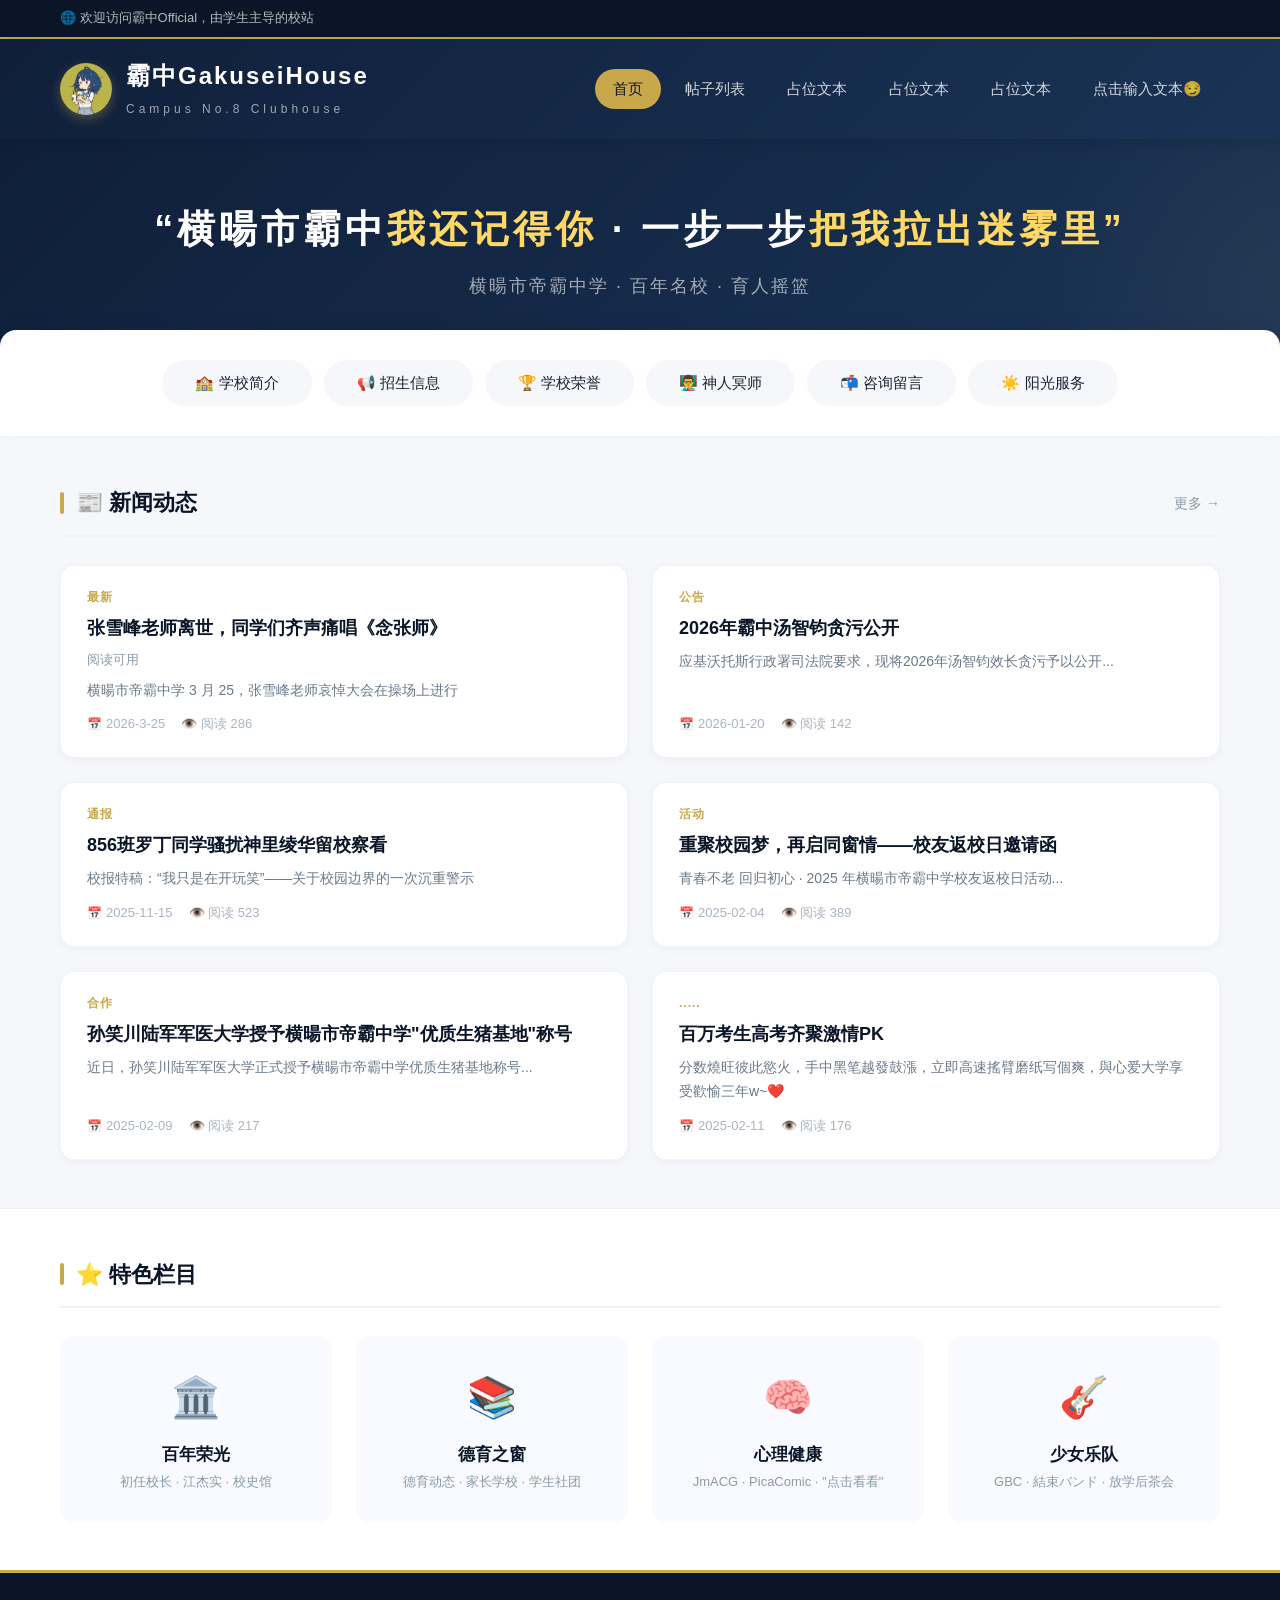
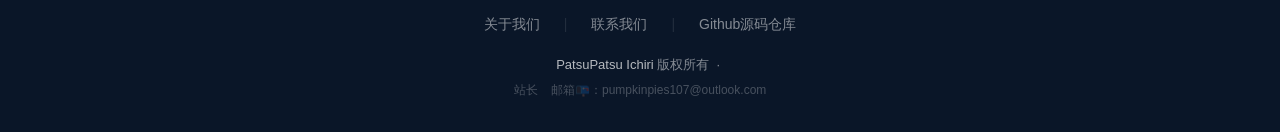
==== commit 16616208: "Update index.html" ====
--- a/index.html
+++ b/index.html
@@ -192,7 +192,7 @@
                 </p>
 
                 <p style="margin-top:4px; font-size:12px; color:rgba(255,255,255,0.25);">
-                    站长 &nbsp;&nbsp; 邮箱📭：pumpkinpies107@outlook.com.com
+                    站长 &nbsp;&nbsp; 邮箱📭：pumpkinpies107@outlook.com
                 </p>
             </div>
         </div>
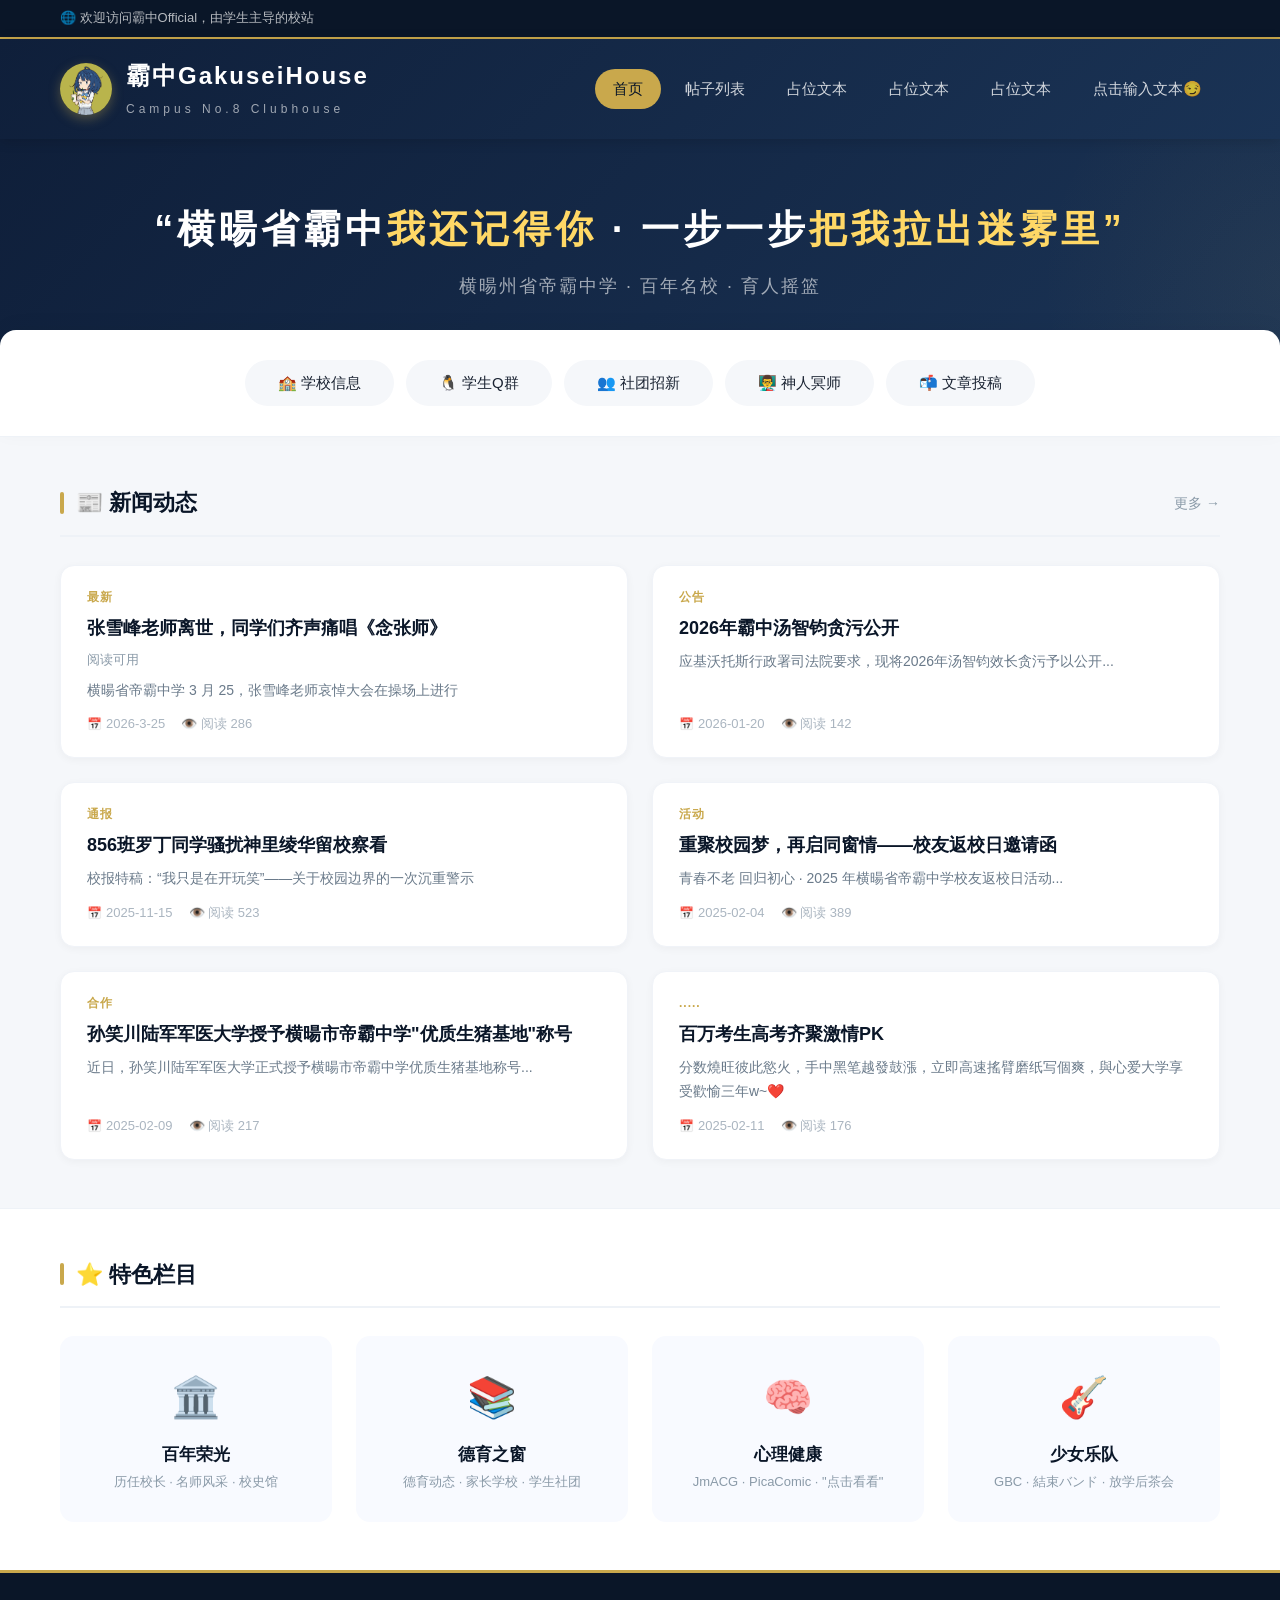
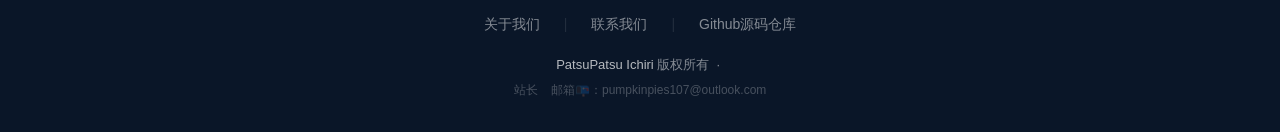
==== commit 7f82da45: "Update index.html" ====
--- a/index.html
+++ b/index.html
@@ -45,8 +45,8 @@
     <!-- ===== Banner ===== -->
     <section class="banner">
         <div class="container">
-            <h2>“横暘市霸中<em>我还记得你</em> · 一步一步<em>把我拉出迷雾里”</em></h2>
-            <p>横暘市帝霸中学 · 百年名校 · 育人摇篮</p>
+            <h2>“横暘省霸中<em>我还记得你</em> · 一步一步<em>把我拉出迷雾里”</em></h2>
+            <p>横暘州省帝霸中学 · 百年名校 · 育人摇篮</p>
         </div>
     </section>
 
@@ -54,12 +54,12 @@
     <div class="quick-links">
         <div class="container">
             <ul>
-                <li><a href="nothing.html">🏫 学校简介</a></li>
-                <li><a href="nothing.html">📢 招生信息</a></li>
-                <li><a href="nothing.html">🏆 学校荣誉</a></li>
+                <li><a href="nothing.html">🏫 学校信息</a></li>
+                <li><a href="nothing.html">🐧 学生Q群</a></li>
+                <li><a href="nothing.html">👥 社团招新</a></li>
                 <li><a href="nothing.html">👨‍🏫 神人冥师</a></li>
-                <li><a href="nothing.html">📬 咨询留言</a></li>
-                <li><a href="nothing.html">☀️ 阳光服务</a></li>
+                <li><a href="nothing.html">📬 文章投稿</a></li>
+
             </ul>
         </div>
     </div>
@@ -80,7 +80,7 @@
                     <span style="font-size: 13px; color: #8a9aa8;">阅读可用</span>
                     <!-- 临时调试用-->
                     
-                    <div class="desc">横暘市帝霸中学 3 月 25，张雪峰老师哀悼大会在操场上进行</div>
+                    <div class="desc">横暘省帝霸中学 3 月 25，张雪峰老师哀悼大会在操场上进行</div>
                     <div class="meta">
                         <span class="date">2026-3-25</span>
                         <span>👁️ 阅读 286</span>
@@ -113,7 +113,7 @@
                 <div class="news-card">
                     <span class="tag">活动</span>
                     <div class="title"><a href="nothing.html">重聚校园梦，再启同窗情——校友返校日邀请函</a></div>
-                    <div class="desc">青春不老 回归初心 · 2025 年横暘市帝霸中学校友返校日活动...</div>
+                    <div class="desc">青春不老 回归初心 · 2025 年横暘省帝霸中学校友返校日活动...</div>
                     <div class="meta">
                         <span class="date">2025-02-04</span>
                         <span>👁️ 阅读 389</span>
@@ -155,7 +155,7 @@
                 <div class="feature-item">
                     <span class="icon">🏛️</span>
                     <h4>百年荣光</h4>
-                    <p>初任校长 · 江杰实 · 校史馆</p>
+                    <p>历任校长 · 名师风采 · 校史馆</p>
                 </div>
                 <div class="feature-item">
                     <span class="icon">📚</span>
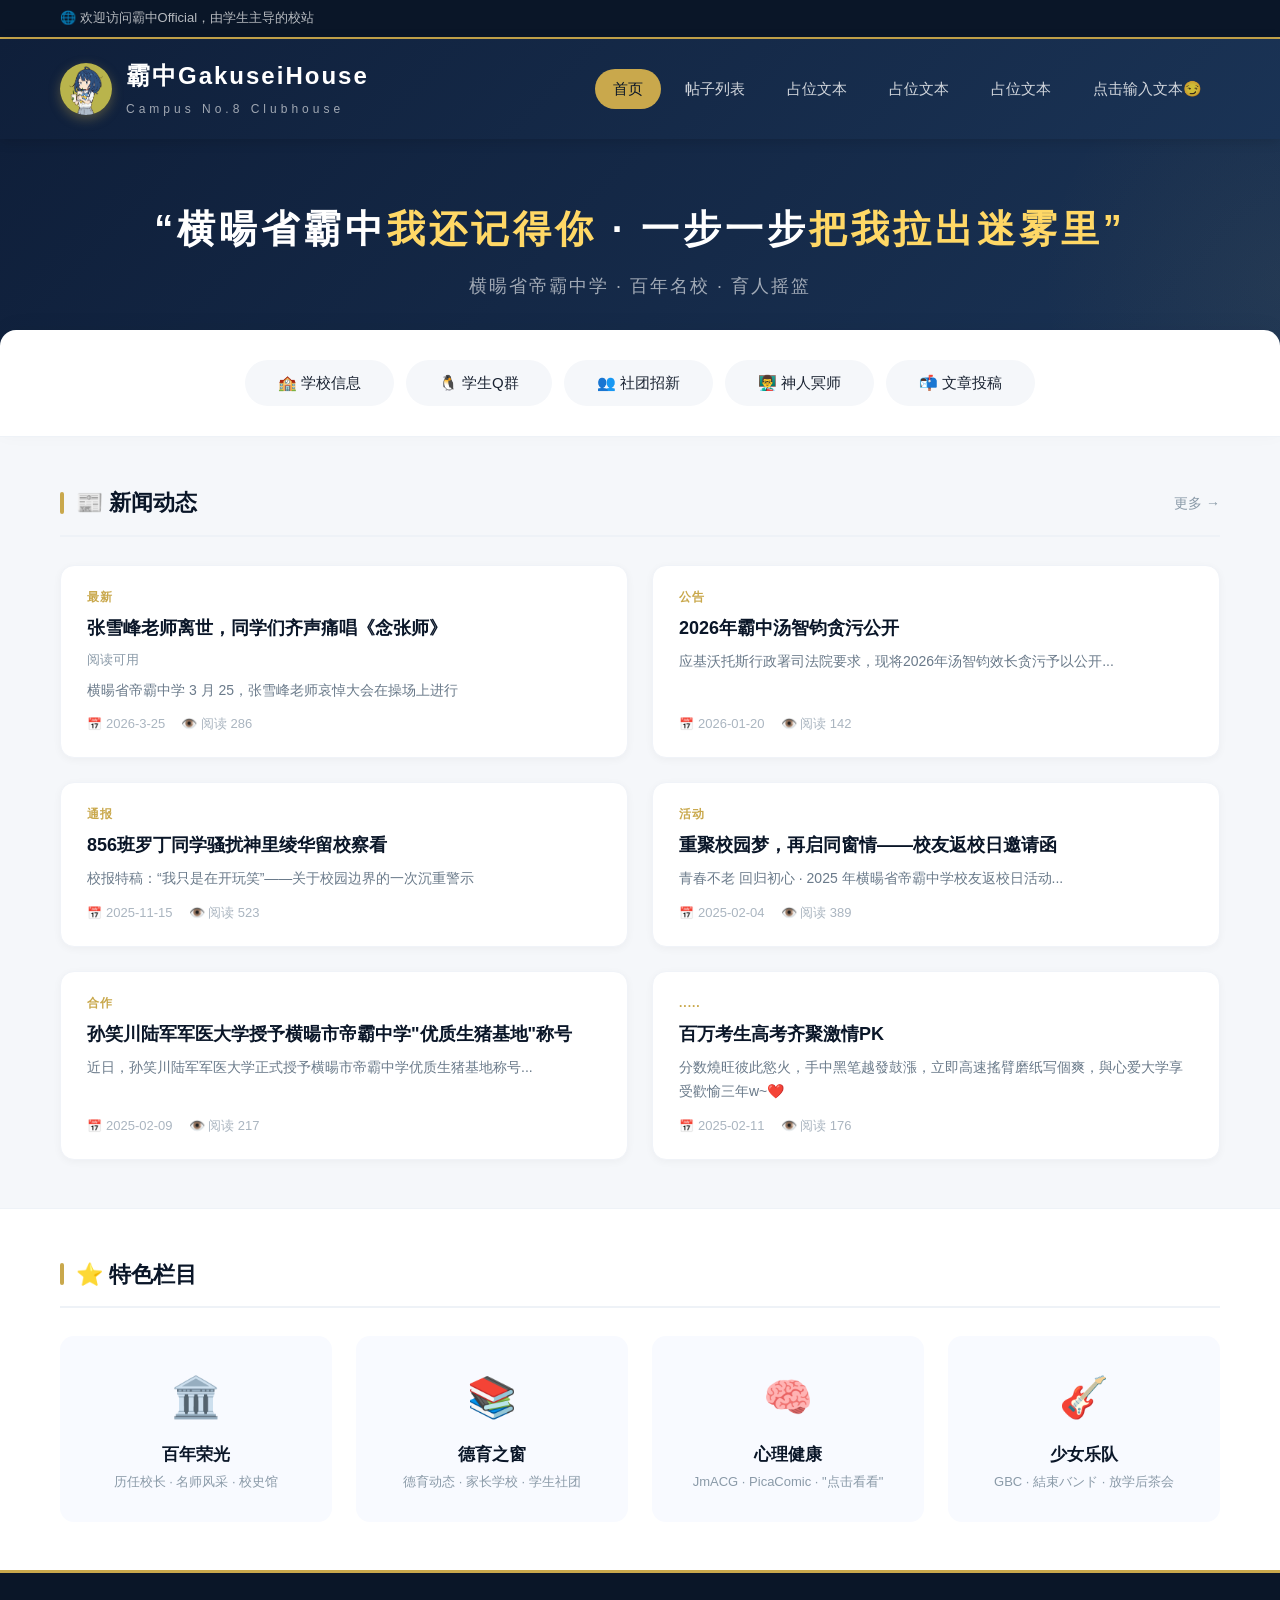
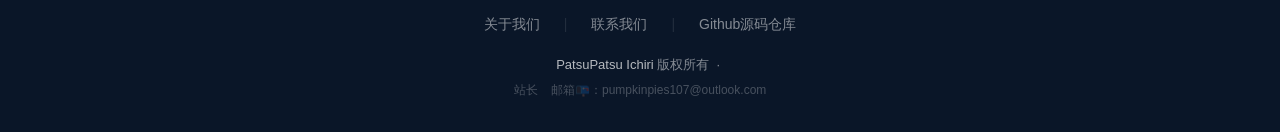
==== commit 4be3c1a2: "Update index.html" ====
--- a/index.html
+++ b/index.html
@@ -46,7 +46,7 @@
     <section class="banner">
         <div class="container">
             <h2>“横暘省霸中<em>我还记得你</em> · 一步一步<em>把我拉出迷雾里”</em></h2>
-            <p>横暘州省帝霸中学 · 百年名校 · 育人摇篮</p>
+            <p>横暘省帝霸中学 · 百年名校 · 育人摇篮</p>
         </div>
     </section>
 
